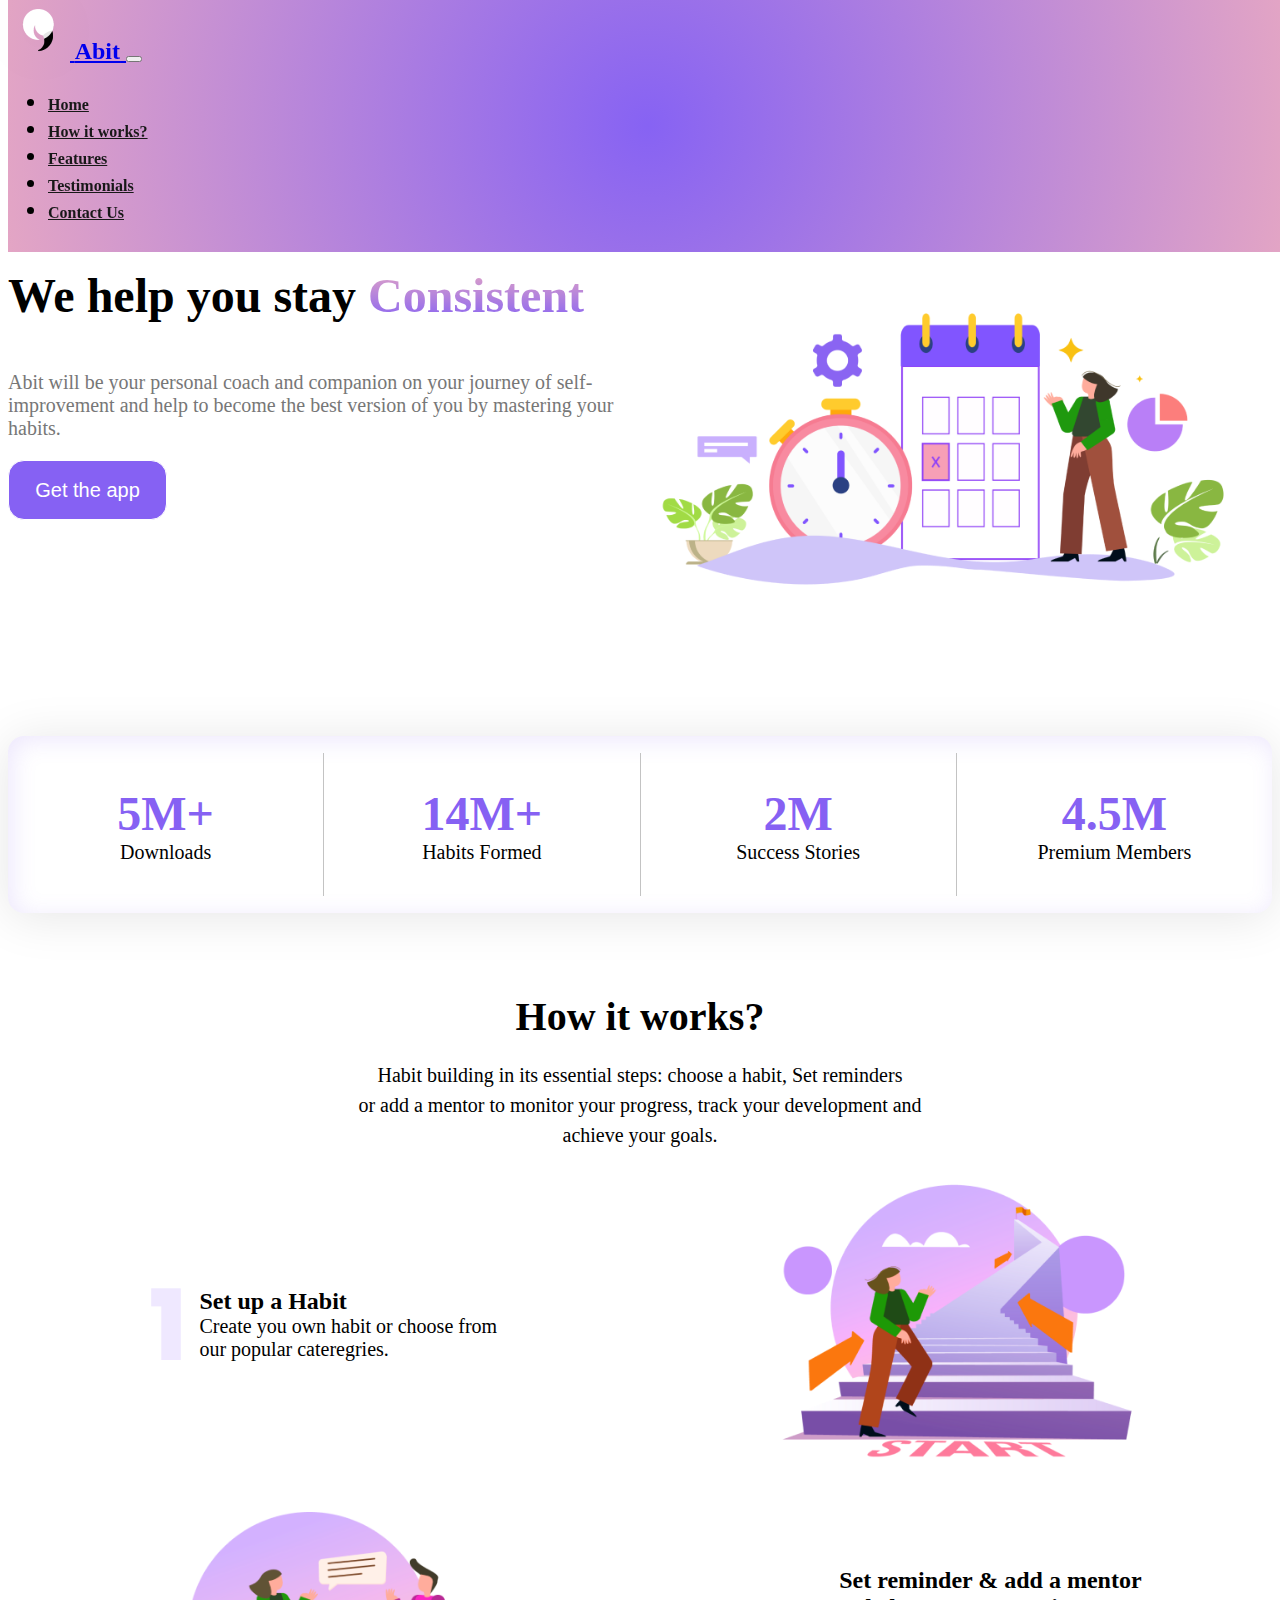
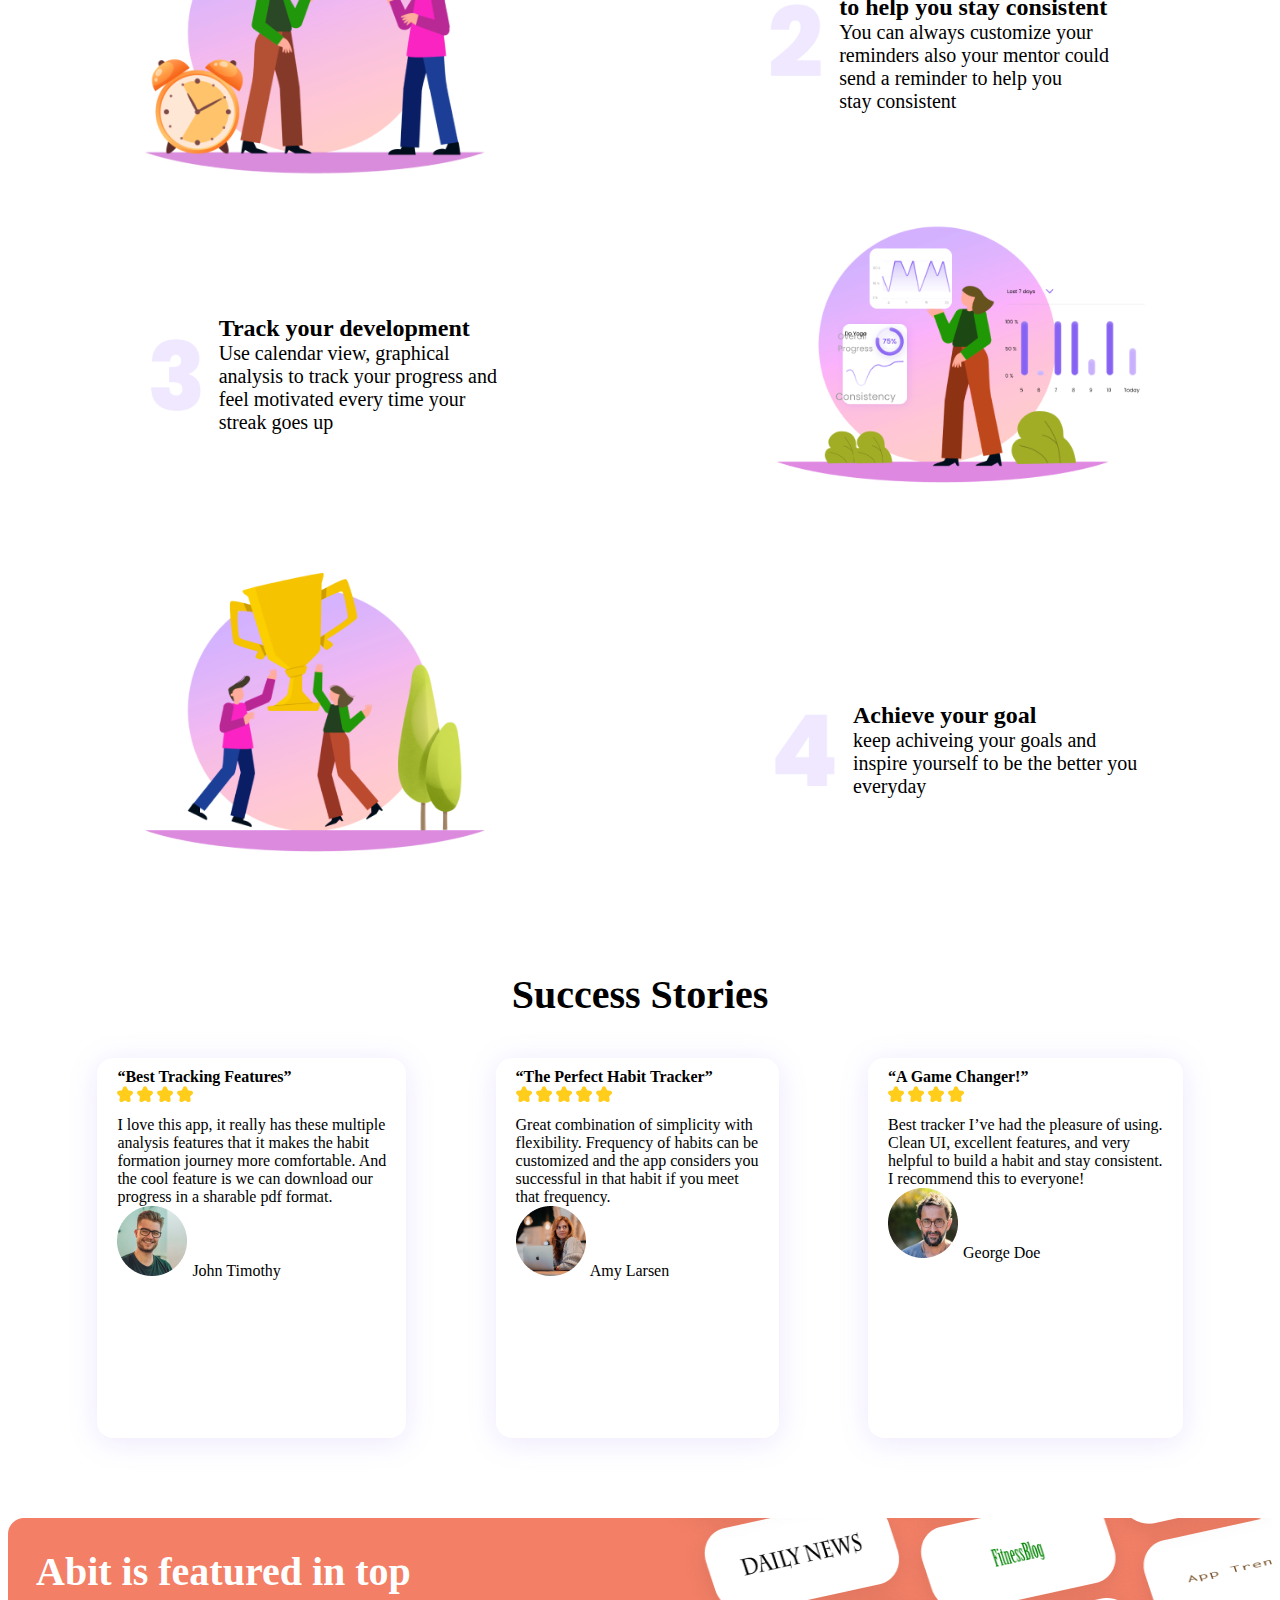
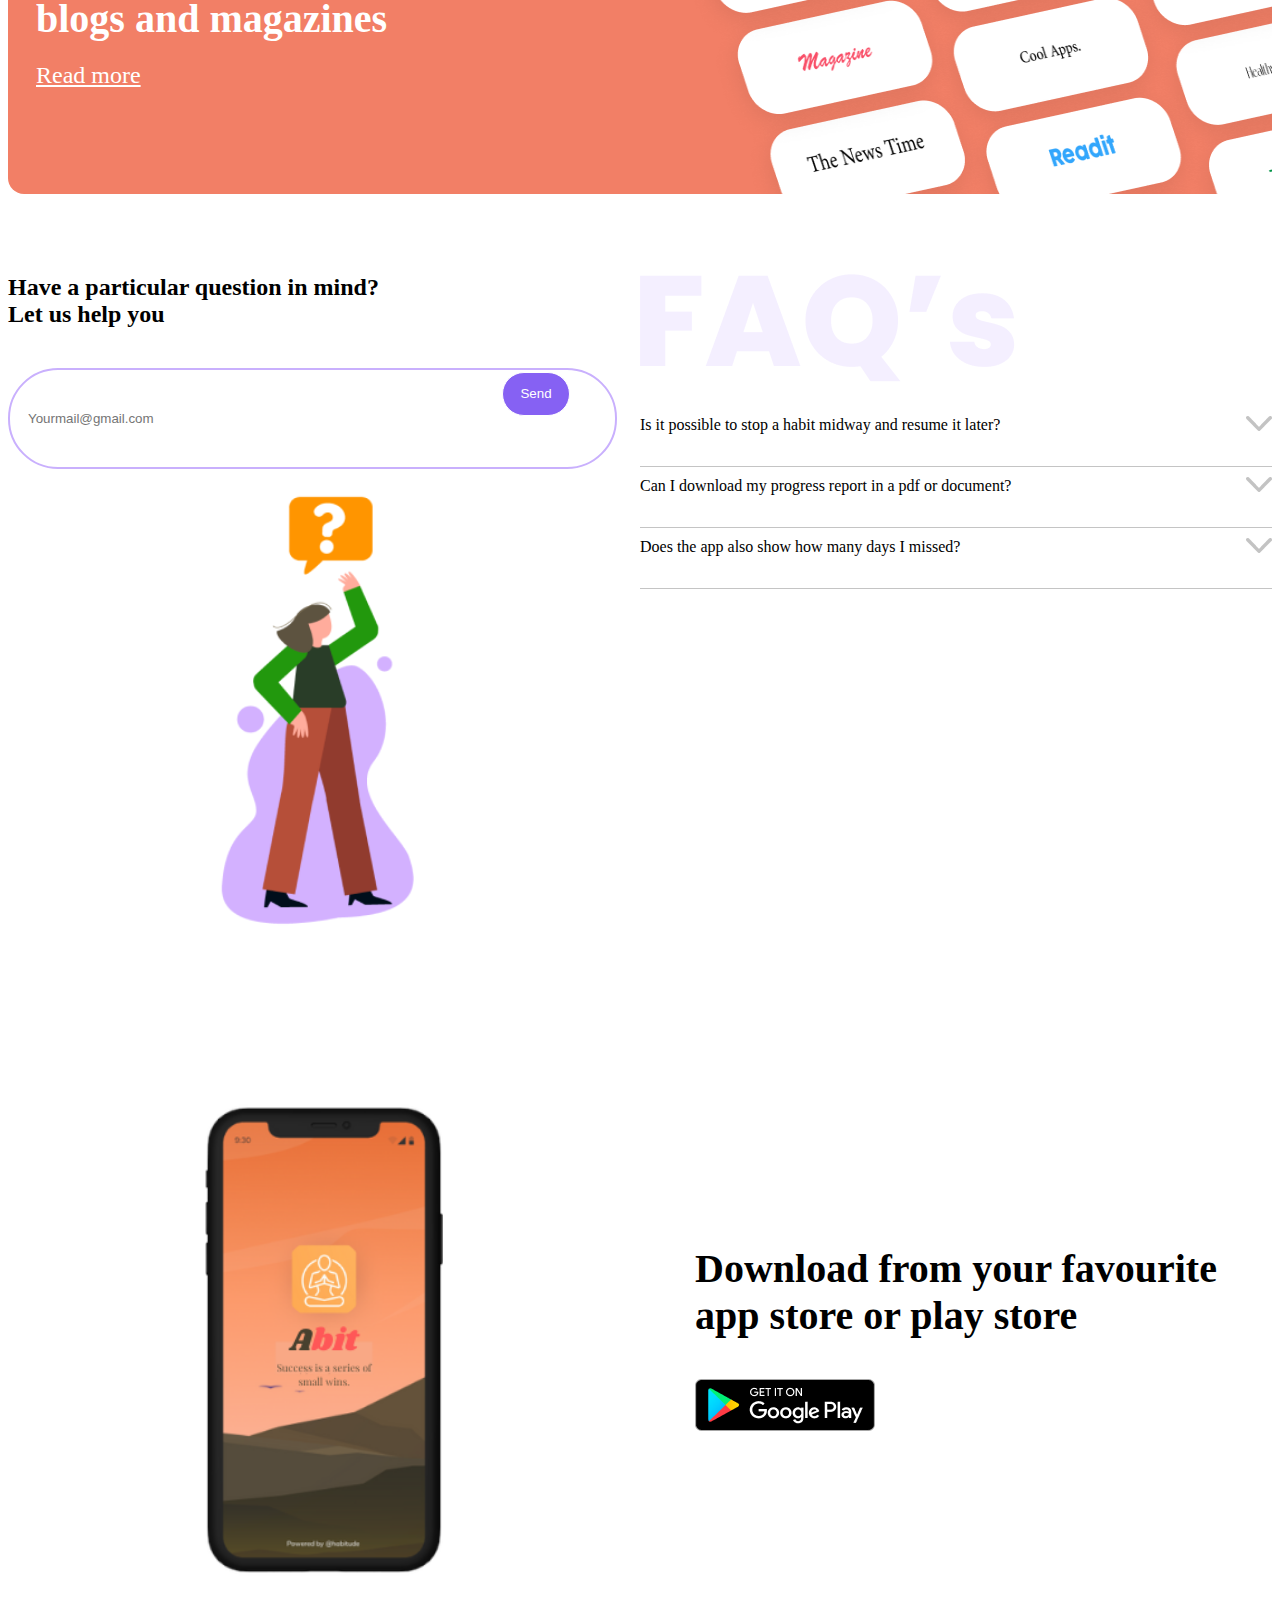
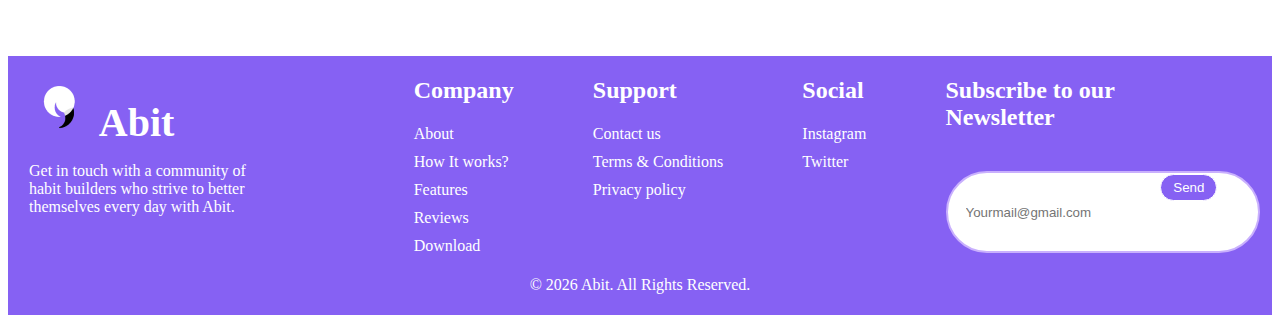
==== index.html @ 46258560 "update abit image" ====
<!DOCTYPE html>
<html lang="en">
    <head>
        <meta charset="UTF-8">
        <meta name="viewport" content="width=device-width, initial-scale=1">
        <title>Abit</title>
        <link rel="shortcut icon" href="assets/media/images/abit_logi_foreground.png">
        <link rel="stylesheet" href="assets/css/home.css">
        <link rel="stylesheet" href="assets/css/abit.css">
        <link href="https://cdn.jsdelivr.net/npm/bootstrap@5.3.0-alpha3/dist/css/bootstrap.min.css" rel="stylesheet"
            integrity="sha384-KK94CHFLLe+nY2dmCWGMq91rCGa5gtU4mk92HdvYe+M/SXH301p5ILy+dN9+nJOZ" crossorigin="anonymous">

    </head>
    <body onload="">
        <nav class="navbar navbar-expand-lg">
            <a class="navbar-brand" href="#">
                <img src="assets/media/images/app-logo.png" alt="">
                <span>Abit</span>
            </a>
            <button class="navbar-toggler" type="button" data-toggle="collapse" data-target="#navbarNav" aria-controls="navbarNav" aria-expanded="false" aria-label="Toggle navigation">
              <span class="navbar-toggler-icon"></span>
            </button>
            <div class="collapse navbar-collapse" id="navbarNav">
              <ul class="navbar-nav">
                <li class="nav-item active">
                  <a class="nav-link" href="#">Home</a>
                </li>
                <li class="nav-item">
                  <a class="nav-link" href="#">How it works?</a>
                </li>
                <li class="nav-item">
                  <a class="nav-link" href="#">Features</a>
                </li>
                <li class="nav-item">
                    <a class="nav-link" href="#">Testimonials</a>
                </li>
                <li class="nav-item">
                    <a class="nav-link" href="#">Contact Us</a>
                </li>                             
              </ul>
            </div>
          </nav>  
        <div class="container">
            <section class="metrics-section">
                <div class="metrics-section-info">
                    <p>We help you stay <span> Consistent</span></p>
                    <p>Abit will be your personal coach and 
                        companion on your journey of self-improvement 
                        and help to become the best version of you 
                        by mastering your habits.
                        </p>
                        <button>Get the app</button>
                </div>
                <div>
                    <img src="assets/media/images/metrics-image.png" alt="Metric image">
                </div>
            </section>

            <section class="metrics-figure">
                <div>
                    <span>5M+</span>
                    <span>Downloads</span>
                </div>
                <div>
                    <span>14M+</span>
                    <span>Habits Formed</span>
                </div>
                <div>
                    <span>2M</span>
                    <span>Success Stories</span>
                </div>
                <div>
                    <span>4.5M</span>
                    <span>Premium Members</span>
                </div>                                 
            </section>

            <section class="how-it-works-section">
                <div class="how-it-works-header">
                    <span>How it works?</span>
                    <p>Habit building in its essential steps: choose a habit, Set reminders <br>
                        or add a mentor to monitor your progress, track your development and <br>
                        achieve your goals.
                        </p>
                </div> 
                <div class="how-it-work-steps">
                    <div class="step">
                        <div class="step-number">
                            <img class="step-number-image" src="assets/media/images/one.png" alt="">
                            <div>
                                <span class="step-header">Set up a Habit</span>
                                <span class="step-detail">Create you own habit or choose from <br>
                                    our popular cateregries.</span>
                            </div>
                        </div>
                        <div class="step-image">
                            <img src="assets/media/images/one-pic.png" alt="">
                        </div>
                    </div>
                    <div class="step">
                        <div class="step-image">
                            <img src="assets/media/images/two-pic.png" alt="">
                        </div>
                        <div class="step-number">
                            <img class="step-number-image" src="assets/media/images/two.png" alt="">
                            <div>
                                <span class="step-header">
                                    Set reminder & add a mentor <br>
                                    to help you stay consistent
                                </span>
                                <span class="step-detail">
                                    You can always customize your <br>
                                    reminders also your mentor could <br>
                                    send a reminder to help you <br>
                                    stay consistent
                                </span>
                            </div>
                        </div>
                    </div>
                    <div class="step">
                        <div class="step-number">
                            <img class="step-number-image" src="assets/media/images/three.png" alt="">
                            <div>
                                <span class="step-header">Track your development</span>
                                <span class="step-detail">
                                    Use calendar view, graphical <br>
                                    analysis to track your progress and <br>
                                    feel motivated every time your <br>
                                    streak goes up <br>
                                </span>
                            </div>
                        </div>
                        <div class="step-image">
                            <img src="assets/media/images/three-pic.png" alt="">
                        </div>
                    </div>
                    <div class="step">
                        <div class="step-image">
                            <img src="assets/media/images/four-pic.png" alt="">
                        </div>
                        <div class="step-number">
                            <img class="step-number-image" src="assets/media/images/four.png" alt="">
                            <div>
                                <span class="step-header">
                                    Achieve your goal
                                </span>
                                <span class="step-detail">
                                    keep achiveing your goals and<br>
                                    inspire yourself to be the better you<br>
                                    everyday
                                </span>
                            </div>
                        </div>
                    </div>
                </div>               
            </section>

            <section class="testimonial-section">
                <span>Success Stories</span>
                <div class="testimonial-card-container">
                    <div class="testimonial-card">
                        <span class="testimonial-card-header">“Best Tracking Features”</span>
                        <div class="testimonial-card-stars">
                            <img src="assets/media/images/star.png" alt="">
                            <img src="assets/media/images/star.png" alt="">
                            <img src="assets/media/images/star.png" alt="">
                            <img src="assets/media/images/star.png" alt="">
                        </div>
                        <p class="testimonial-card-feedback">
                            I love this app, it really has these multiple<br>
                            analysis features that it makes the habit<br>
                            formation journey more comfortable. And<br>
                            the cool feature is we can download our <br>
                            progress in a sharable pdf format.<br>
                        </p>
                        <div class="testimonial-card-profile">
                            <img src="assets/media/images/john.png" alt="">
                            <span>John Timothy</span>
                        </div>
                    </div>
                    <div class="testimonial-card">
                        <span class="testimonial-card-header">“The Perfect Habit Tracker”</span>
                        <div class="testimonial-card-stars">
                            <img src="assets/media/images/star.png" alt="">
                            <img src="assets/media/images/star.png" alt="">
                            <img src="assets/media/images/star.png" alt="">
                            <img src="assets/media/images/star.png" alt="">
                            <img src="assets/media/images/star.png" alt="">
                        </div>
                        <p class="testimonial-card-feedback">
                            Great combination of simplicity with <br>
                            flexibility. Frequency of habits can be <br>
                            customized and the app considers you <br>
                            successful in that habit if you meet <br>
                            that frequency.                            
                        </p>
                        <div class="testimonial-card-profile">
                            <img src="assets/media/images/amy.png" alt="">
                            <span>Amy Larsen</span>
                        </div>
                    </div>
                    <div class="testimonial-card">
                        <span class="testimonial-card-header">“A Game Changer!”</span>
                        <div class="testimonial-card-stars">
                            <img src="assets/media/images/star.png" alt="">
                            <img src="assets/media/images/star.png" alt="">
                            <img src="assets/media/images/star.png" alt="">
                            <img src="assets/media/images/star.png" alt="">
                        </div>
                        <p class="testimonial-card-feedback">
                            Best tracker I’ve had the pleasure of using. <br>
                            Clean UI, excellent features, and very <br>
                            helpful to build a habit and stay consistent. <br>
                            I recommend this to everyone!              <br>      
                        </p>
                        <div class="testimonial-card-profile">
                            <img src="assets/media/images/george.png" alt="">
                            <span>George Doe</span>
                        </div>
                    </div>
                </div>
            </section>

            <section class="feature-section">
                <div>
                    <span>
                        Abit is featured in top<br>
                        blogs and magazines
                    </span>
                    <a href="">Read more</a>
                </div>
                <img src="assets/media/images/magazine.png" alt="">
            </section>

            <section class="faq-section">
                <div class="faq-send">
                    <span>
                        Have a particular question in mind? <br>
                        Let us help you
                    </span>
                    <div class="faq-send-custom-input">
                        <input type="text" placeholder="Yourmail@gmail.com">
                        <button>Send</button>
                    </div>
                    <img src="assets/media/images/faq-girl-image.png" alt="">
                </div>
                <div class="faq-list">
                    <img src="assets/media/images/faq-text-image.png" alt="">
                    <div class="faq-list-items-container">
                        <div class="faq-list-item">
                            <span>Is it possible to stop a habit midway and resume it later?</span>
                            <img src="assets/media/images/down-arrow.png" alt="">
                        </div>
                        <div class="faq-list-item">
                            <span>Can I download my progress report in a pdf or document? </span>
                            <img src="assets/media/images/down-arrow.png" alt="">
                        </div>
                        <div class="faq-list-item">
                            <span>Does the app also show how many days I missed? </span>
                            <img src="assets/media/images/down-arrow.png" alt="">
                        </div>
                    </div>
                </div>
            </section>

            <section class="download-section">
                <img src="assets/media/images/Abit-2.png" alt="">
                <div>
                    <span>
                        Download from your favourite <br>
                        app store or play store
                    </span>
                    <a href="https://play.google.com/store/apps?hl=en&gl=CA" target="_blank"><img src="assets/media/images/google-play-button.png" alt=""></a>
                </div>
            </section>
        </div>

        <footer>
            <div class="footer-info">
                <div class="footer-app">
                    <div>
                        <img src="assets/media/images/app-logo.png" alt="">
                        <span>Abit</span>
                    </div>
                    <p>
                        Get in touch with a community of <br>
                        habit builders who strive to better <br>
                        themselves every day with Abit.                                           
                    </p>
                </div>
                <div class="footer-links">
                    <div class="footer-link-item">
                        <span>Company</span>
                        <ul>
                            <li><a href="">About</a></li>
                            <li><a href="">How It works?</a></li>
                            <li><a href="">Features</a></li>
                            <li><a href="">Reviews</a></li>
                            <li><a href="">Download</a></li>
                        </ul>
                    </div>
                    <div class="footer-link-item">
                        <span>Support</span>
                        <ul>
                            <li><a href="">Contact us</a></li>
                            <li><a href="">Terms & Conditions</a></li>
                            <li><a href="">Privacy policy</a></li>
                        </ul>
                    </div>
                    <div class="footer-link-item">
                        <span>Social</span>
                        <ul>
                            <li><a href="">Instagram</a></li>
                            <li><a href="">Twitter</a></li>
                        </ul>
                    </div>
                </div>
                <div class="footer-subscript">
                    <span>
                        Subscribe to our <br>
                        Newsletter             
                    </span>
                    <div class="faq-send-custom-input">
                        <input type="text" placeholder="Yourmail@gmail.com">
                        <button>Send</button>
                    </div>
                </div>
            </div>

            <div id="copyright" class="footer-copyright" onload="copyright()"></div>
            <!-- <link>
            <a href="pages/signup.html">Sign Up</a>
            <link>
            <link>
            <a href="pages/signin.html">Sign In</a>
            <link>
            <link>
            <a href="">Privacy Policy</a>
            <link>
            <link>
            <a href=""> Terms of Use</a>
            <link>
            <div id="copyright" class="footer-copyright" onload="copyright()"></div> -->

        </footer>
    </body>
        <script type="application/javascript" src="assets/js/script.js"></script>
        <script src="https://cdn.jsdelivr.net/npm/bootstrap@5.3.0-alpha3/dist/js/bootstrap.bundle.min.js"
                integrity="sha384-ENjdO4Dr2bkBIFxQpeoTz1HIcje39Wm4jDKdf19U8gI4ddQ3GYNS7NTKfAdVQSZe"
                crossorigin="anonymous"></script>
        <script src="https://code.jquery.com/jquery-3.6.0.min.js"
                integrity="sha384-HaIBF6TJf5B13JbWEaW6oBlk6HYlH6UaR0EhrFgZw4W4Wu6U72X5C5RUk+5oWczn"
                crossorigin="anonymous"></script>

</html>
---- assets/css/home.css ----
.metrics-section {
    display: flex;
	flex-direction: row;
	flex-wrap: nowrap;
	justify-content: center;
	align-items: stretch;
	align-content: stretch;
}

.metrics-section > div {
    width: 50%;
}

.metrics-section > div:nth-child(2) > img {
    width: 100%;
}

.metrics-section-info > p:first-child {
    font-weight: 600;
    font-size: 48px;
}

.metrics-section-info > p:nth-child(2) {
    font-weight: 400;
    font-size: 20px;
    color: #777777;
}

.metrics-section-info > p > span {
    background: linear-gradient(90deg, hsla(255, 86%, 67%, 1) 0%, hsla(330, 53%, 77%, 1) 100%);
    background: -moz-linear-gradient(90deg, hsla(255, 86%, 67%, 1) 0%, hsla(330, 53%, 77%, 1) 100%);
    background: -webkit-linear-gradient(90deg, hsla(255, 86%, 67%, 1) 0%, hsla(330, 53%, 77%, 1) 100%);
    -webkit-background-clip: text;
    -webkit-text-fill-color: transparent;
}

.metrics-section-info > button {
    align-items: center;
    padding: 15px 20px;
    width: 159px;
    height: 60px;
    background: #8661F3;
    border-radius: 16px;
    color: #fff;
    font-weight: 400;
    font-size: 20px;
    border: 1px solid;
}

.metrics-figure {
    display: flex;
	flex-direction: row;
	flex-wrap: nowrap;
	justify-content: center;
	align-items: stretch;
	align-content: stretch;
    box-shadow: 0px 4px 50px rgba(0, 0, 0, 0.1), inset 4px 4px 25px rgba(134, 97, 243, 0.15);
    border-radius: 16px;
    height: 143px;
    padding: 17px 0;
    margin-top: 80px;
}

.metrics-figure > div {
    display: flex;
    flex-direction: column;
    justify-content: center;
    text-align: center;
    width: 25%;
}

.metrics-figure > div:not(:last-child) {
    border-right: 1px solid #C3C3C3;
}

.metrics-figure > div > span:first-child {
    font-weight: 600;
    font-size: 48px;
    color: #8661F3;
}

.metrics-figure > div > span:last-child {
    font-style: normal;
    font-weight: 400;
    font-size: 20px;
}

.how-it-works-section {
    background-image: url("../media/images/how-it-works-bg.png");
    text-align: center;
    margin-top: 80px;
}

.how-it-works-header  > span {
    font-weight: 600;
    font-size: 40px;
}

.how-it-works-header > p {
    font-weight: 400;
    font-size: 20px;
    line-height: 30px;
}

.step {
	display: flex;
	flex-direction: row;
	flex-wrap: nowrap;
	justify-content: center;
	align-items: center;
	align-content: center;
    margin-top: 30px;
}

.step > div {
    width: 50%;
}

.step-number {
	display: flex;
	flex-direction: row;
	flex-wrap: nowrap;
	justify-content: center;
	align-items: center;
	align-content: center;
}

.step-number-image {
    height: 72px;
}

.step-number > div {
    text-align: left;
    margin-left: 18px;
}

.step-number > div > span {
    display: block;
}

.step-image > img {
    width: 60%;
}

.step-header {
    font-weight: 600;
    font-size: 24px;
}

.step-detail {
    font-weight: 400;
    font-size: 20px;
}

.testimonial-card-container {
    display: flex;
    flex-direction: row;
    flex-wrap: nowrap;
    justify-content: space-evenly;
    align-items: center;
    margin-top: 40px;
}

.testimonial-section {
    margin-top: 40px;
    text-align: center;
}

.testimonial-section > span {
    font-weight: 600;
    font-size: 40px;
}

.testimonial-card {
    box-shadow: 0px 4px 30px rgba(134, 97, 243, 0.15);
    border-radius: 16px;
    padding: 10px 20px;
    text-align: left;
    height: 360px;
}

.testimonial-card-header {
    font-weight: 600;
}

.testimonial-card-feedback {
    margin-top: 10px;
    margin-bottom: 0;
}

.feature-section {
    background: #F27F66;
    border-radius: 16px;
    height: 276px;
    display: flex;
	flex-direction: row;
	flex-wrap: nowrap;
	justify-content: flex-start;
	align-items: stretch;
	align-content: space-evenly;
    margin-top: 80px;
}

.feature-section > div,
.feature-section > img {
    width: 50%;
}

.feature-section > div {
    padding: 30px 28px;
}

.feature-section > div > span {
    font-weight: 600;
    font-size: 40px;
    color: #FFF;
    display: block;
    margin-bottom: 20px;
}

.feature-section > div > a {
    font-weight: 400;
    font-size: 24px;
    color: #FFF;
}

.faq-section {
    display: flex;
	flex-direction: row;
	flex-wrap: nowrap;
	justify-content: flex-start;
	align-items: stretch;
	align-content: space-evenly;
    margin-top: 80px;
}

.faq-section > div {
    width: 50%;
}

.faq-send > span {
    font-weight: 600;
    font-size: 24px;
    display: block;
}

.faq-send > div.faq-send-custom-input {
    position: relative;
    margin-top: 40px;
}

.faq-send > div.faq-send-custom-input > input {
    border: 2px solid #C9B0FD;
    border-radius: 50px;
    width: 90%;
    height: 61px;
    padding: 18px;
}

.faq-send > div.faq-send-custom-input > button {
    position: absolute;
    background: #8661F3;
    border-radius: 89.3939px;
    padding: 13.4091px 17.8788px;
    color: #fff;
    border: 1px solid;
    right: 11%;
    top: 4px;
}

.faq-send > img {
    display: block;
    margin-left: auto;
    margin-right: auto;
    width: 50%;
}

.faq-list-items-container {
    margin-top: 20px;
}

.faq-list-item {
    height: 50px;
    border-bottom: 1px solid #C4C4C4;
    padding-top: 10px;
}

.faq-list-item > img {
    float: right;
    cursor: pointer;
}

.download-section {
    display: flex;
	flex-direction: row;
	flex-wrap: nowrap;
	justify-content: flex-start;
	align-items: stretch;
	align-content: space-evenly;
    margin-top: 80px;
}

.download-section > img {
    width: 50%;
}

.download-section > div {
    margin: auto;
}

.download-section > div > span {
    font-weight: 600;
    font-size: 40px;
    display: block;
    margin-bottom: 40px;
}

footer {
    background-color: #8661F3;
    padding: 21px;
}

.footer-info {
    display: flex;
	flex-direction: row;
	flex-wrap: nowrap;
	justify-content: flex-start;
	align-items: stretch;
	align-content: space-evenly;
}

.footer-app {
    color: #FFF;
    width: 25%;
}

.footer-app > div {
    font-weight: 600;
    font-size: 40px;
}

.footer-app  > p {
    font-weight: 400;
    font-size: 16px;
}

.footer-links {
	display: flex;
	flex-direction: row;
	flex-wrap: nowrap;
	justify-content: space-evenly;
	align-items: stretch;
	align-content: space-evenly;
    color: #FFF;
    width: 50%;
}

.footer-link-item > span {
    font-weight: 600;
    font-size: 24px;
}

.footer-link-item > ul {
    list-style-type: none;
    padding-left: 0;
}

.footer-link-item > ul > li {
    padding: 5px 0;
}

.footer-link-item > ul > li > a {
    font-weight: 400;
    font-size: 16px;    
    text-decoration: none;
    color: #FFF;
}

.footer-subscript {
    width: 25%;
    color: #FFF;
}

.footer-subscript > span {
    font-weight: 600;
    font-size: 24px;    
}

.footer-subscript > div.faq-send-custom-input {
    position: relative;
    margin-top: 40px;
}

.footer-subscript > div.faq-send-custom-input > input {
    border: 2px solid #C9B0FD;
    border-radius: 50px;
    width: 90%;
    height: 42px;
    padding: 18px;
}

.footer-subscript > div.faq-send-custom-input > button {
    position: absolute;
    background: #8661F3;
    border-radius: 89.3939px;
    padding: 5px 12px;
    color: #fff;
    border: 1px solid;
    right: 11%;
    top: 3px;
}

.footer-copyright {
    text-align: center;
    font-weight: 400;
    font-size: 16px;
    color: #FFFFFF;
}

.faq-send.faq-send-mobile {
    display: none;
}

@media only screen and (max-width: 768px) {

    .container {
        margin-top: 120px;
    }

    .metrics-section > div {
        width: 100%;
    }

    .metrics-section {
        flex-direction: column;
        text-align: center;
    }

    .metrics-section-info > p:nth-child(2) {
        font-size: 14px;
    }

    .metrics-section-info > button {
        font-size: 14px;
        width: 94.77px;
        height: 35.08px;
        padding: 6px 11.384px;
    }

    .metrics-section > div:nth-child(2) {
        order: -1;
    }

    .metrics-figure {
        display: flex;
        flex-direction: row;
        flex-wrap: wrap;
        box-shadow: none;
        border-radius: unset;
        gap: 20px;
        margin-top: 40px;
    }

    .metrics-figure  > div {
        flex-basis: 47%;
        box-sizing: border-box;
        padding: 20px;
        box-shadow: 0px 4px 50px rgba(0, 0, 0, 0.1), inset 4px 4px 25px rgba(134, 97, 243, 0.15);
        border-radius: 16px;
    }

    .metrics-figure > div:not(:last-child) {
        border-right: 0;
    }

    .metrics-figure > div > span:first-child {
        font-size: 32px;
    }

    .metrics-figure > div > span:last-child {
        font-size: 12px;
    }

    .how-it-works-header > span {
        font-size: 24px;
    }
      
    .how-it-works-section {
        margin-top: 160px;
    }

    .how-it-works-header > p {
        font-size: 14px;
    }

    .how-it-works-header > p > br {
        display: none;
    }

    .step-header {
        font-size: 20px;
    }

    .step-detail {
        font-size: 12px;
    }

    .step {
        flex-direction: column;
    }

    .step > div {
        width: 100%;
    }

    .step-image > img {
        width: 100%;
        height: 250px;
    }

    .step > .step-image {
        order: -1;
    }

    .how-it-work-steps > .step:nth-child(2) > .step-image,
    .how-it-work-steps > .step:nth-child(1) > .step-image {
        margin-bottom: 20px;
    }

    .testimonial-section > span {
        font-size: 24px;
    }

    .testimonial-card-container {
        flex-direction: column;
    }

    .testimonial-card {
        height: 360px;
    }

    .testimonial-card-container > .testimonial-card:nth-child(2),
    .testimonial-card-container > .testimonial-card:nth-child(3) {
        display: none;
    }

    .feature-section > div > a,
    .feature-section > div > span {
        font-size: 14px;
    }

    .feature-section > div > span br {
        display: none;
    }

    .feature-section > div, .feature-section > img {
        width: 60%;
    }

    .feature-section {
        height: 176px;
        margin-top: 40px;
    }

    .feature-section > div {
        padding: 20px;
    }

    .faq-list {
        order: -1;
    }

    .faq-list > img {
        width: 90%;
    }

    .faq-section {
        flex-direction: column;
    }

    .faq-section > div {
        width: 100%;
        margin-top: 24px;
    }

    .faq-list-item {
        font-size: 12px;
        height: 45px;
    }

    .faq-list-item > img {
        width: 15px;
    }
    
    .faq-send.faq-send-desktop {
        display: none;
    }

    .faq-send.faq-send-mobile {
        display: flex;
    }

    .faq-send {
        display: flex;
        flex-direction: row;
        flex-wrap: nowrap;
        justify-content: center;
        align-items: center;        
    }

    .faq-send-email > span {
        font-weight: 600;
        font-size: 14px;
        display: block;
    }
    
    .faq-send-email > div.faq-send-custom-input {
        position: relative;
        margin-top: 40px;
    }
    
    .faq-send-email > div.faq-send-custom-input > input {
        border: 2px solid #C9B0FD;
        border-radius: 50px;
        width: 90%;
        padding: 18px;
        height: 34px;
        font-size: 12px;
    }
    
    .faq-send-email > div.faq-send-custom-input > button {
        position: absolute;
        background: #8661F3;
        border-radius: 89.3939px;
        color: #fff;
        border: 1px solid;
        right: 11%;
        top: 4px;
        height: 32px;
        font-size: 10px;
        padding: 8px 16px;
    }

    .faq-send img {
        order: -1;
        width: 94px;
        height: 141px;
    }

    .download-section {
        flex-direction: column;
    }

    .download-section > div {
        order: -1;
        text-align: center;
    }

    .download-section > img {
        width: 100%;
    }

    .footer-info {
        flex-direction: column;
    }

    .footer-subscript,
    .footer-links,
    .footer-app {
        width: 100%;
    }

    .footer-app {
        order: -1;
    }

    .footer-subscript {
        order: 0;
    }

    .footer-links {
        order: 1;
    }

    .footer-subscript > span > br,
    .footer-app > p > br {
        display: none;
    }

    .footer-subscript > div.faq-send-custom-input {
        margin-bottom: 20px;
    }

    .footer-links > .footer-link-item:nth-child(2) {
        text-align: center;
    }
}
---- assets/css/abit.css ----
.navbar img {
    filter: drop-shadow(0px 4px 30px rgba(0, 0, 0, 0.05));
}

.navbar {
    font-weight: 600;
    font-size: 24px;
    background: hsla(255, 86%, 67%, 1);
    background: radial-gradient(circle, hsla(255, 86%, 67%, 1) 0%, hsla(330, 53%, 77%, 1) 100%);
    background: -moz-radial-gradient(circle, hsla(255, 86%, 67%, 1) 0%, hsla(330, 53%, 77%, 1) 100%);
    background: -webkit-radial-gradient(circle, hsla(255, 86%, 67%, 1) 0%, hsla(330, 53%, 77%, 1) 100%);
    filter: progid: DXImageTransform.Microsoft.gradient( startColorstr="#8661F3", endColorstr="#e4a7c5", GradientType=1 );
}

.navbar {
    position: fixed !important;
    top: 0;
    width: 100%;
}

.container {
    margin-top: 220px;
}

.navbar-expand-lg .navbar-nav .nav-link {
    font-weight: 600;
    font-size: 16px;
    color: #181818;
}

.navbar-expand-lg .navbar-collapse {
    padding-bottom: 4px;
    justify-content: flex-end;
    align-items: flex-end;
    margin-right: 80px;
}

@media only screen and (max-width: 768px) {

    .container {
        margin-top: 120px;
    }
}
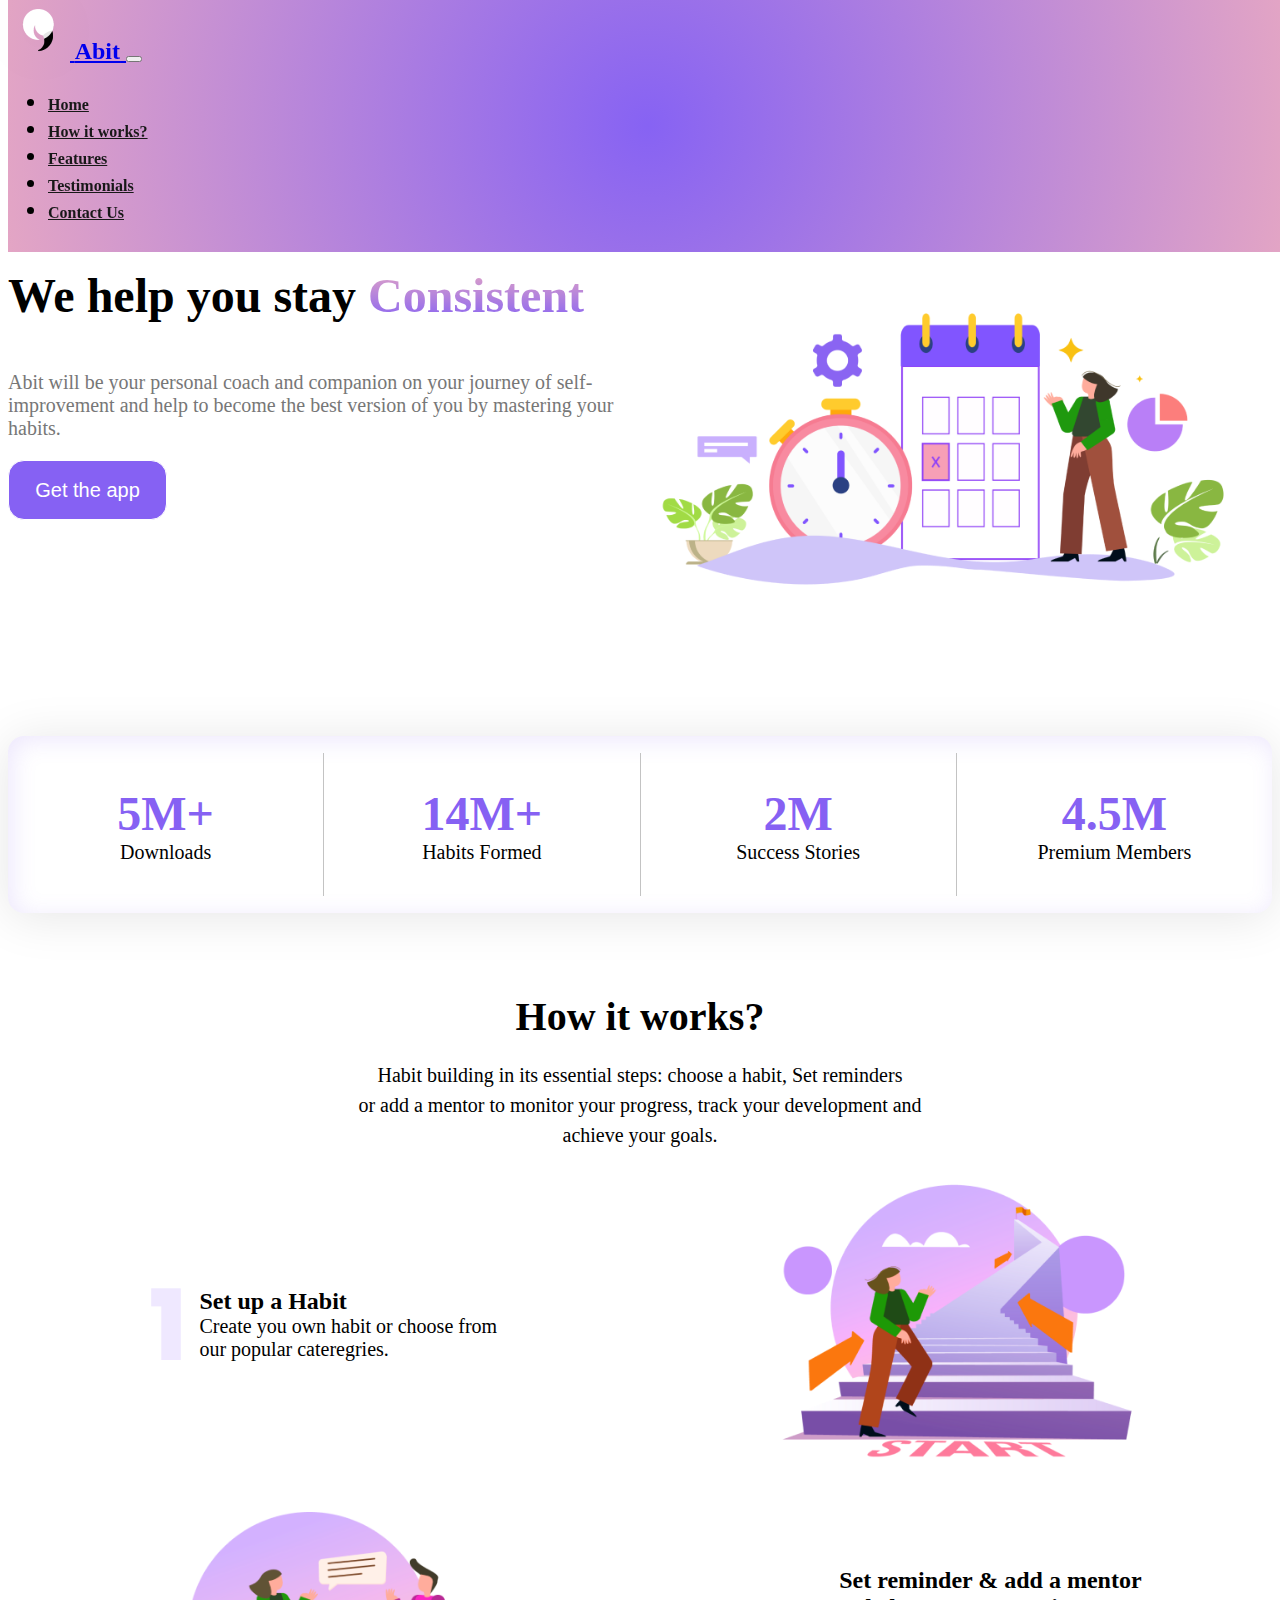
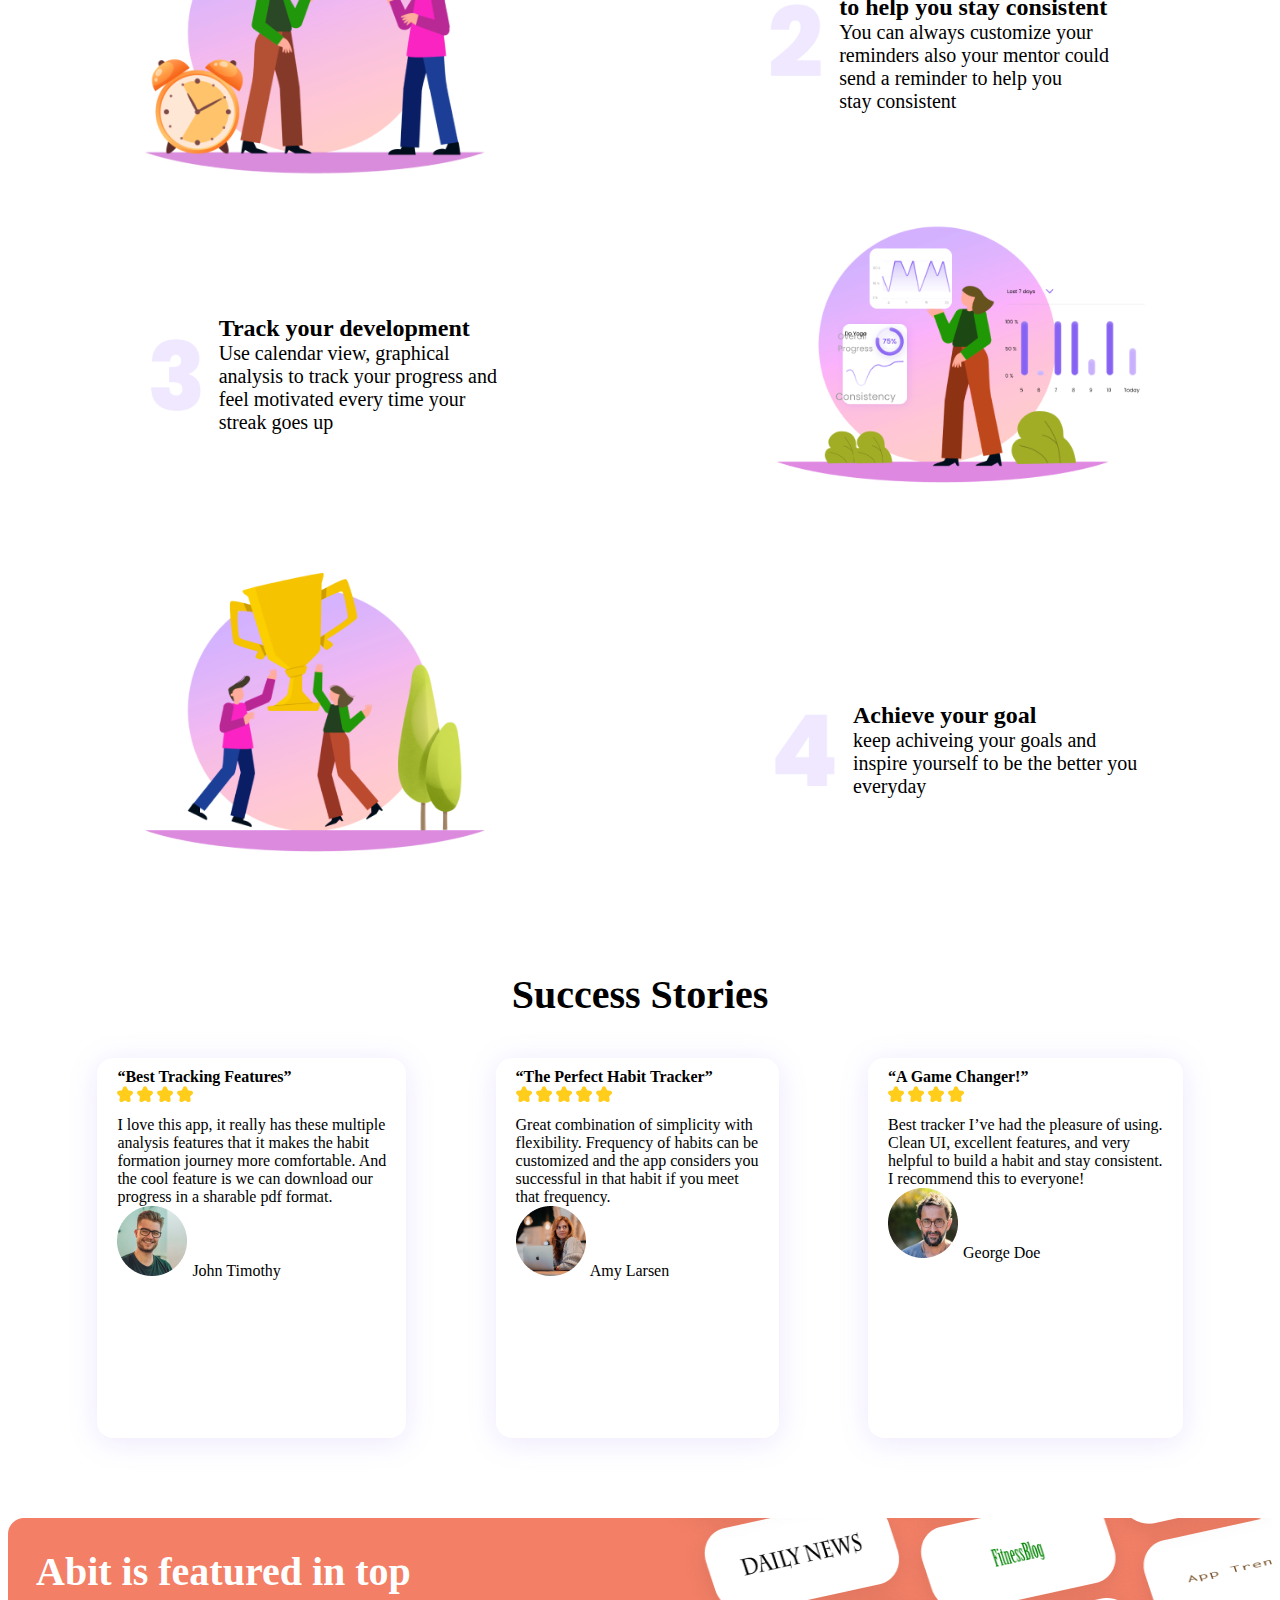
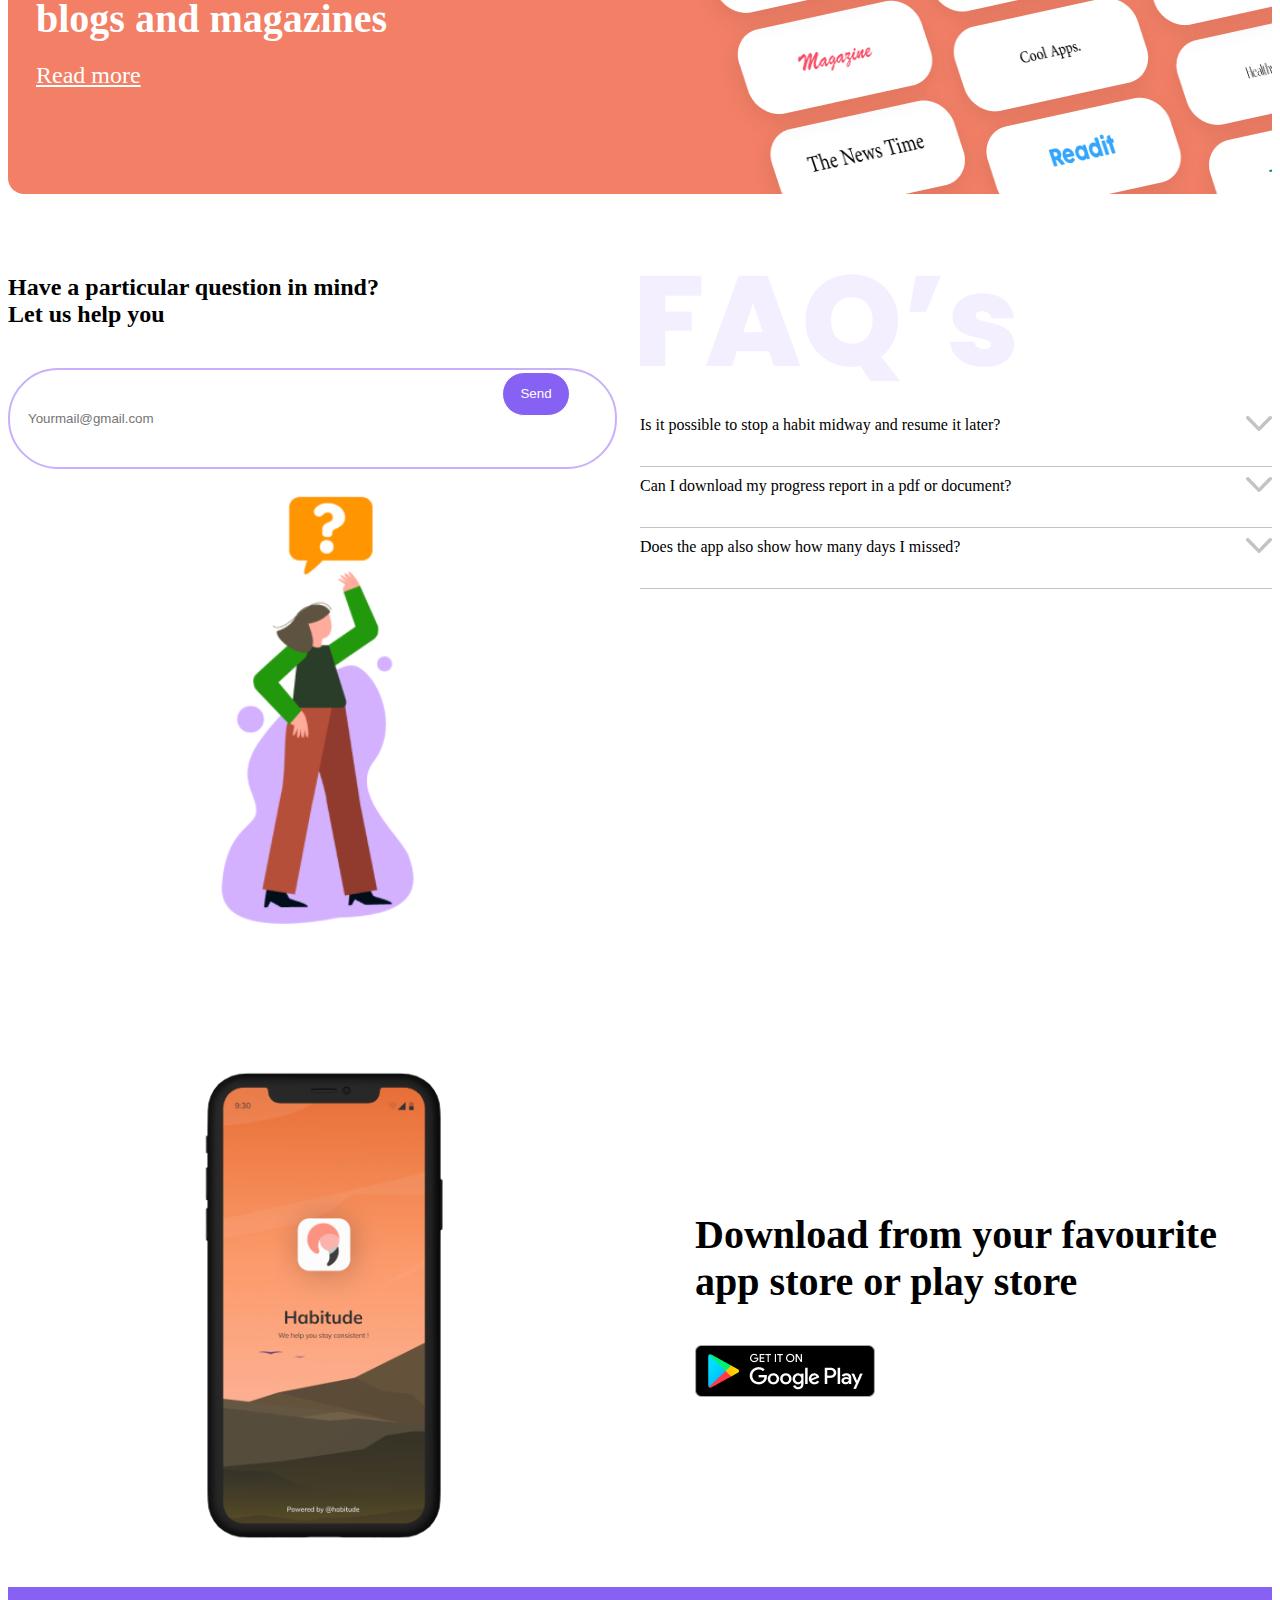
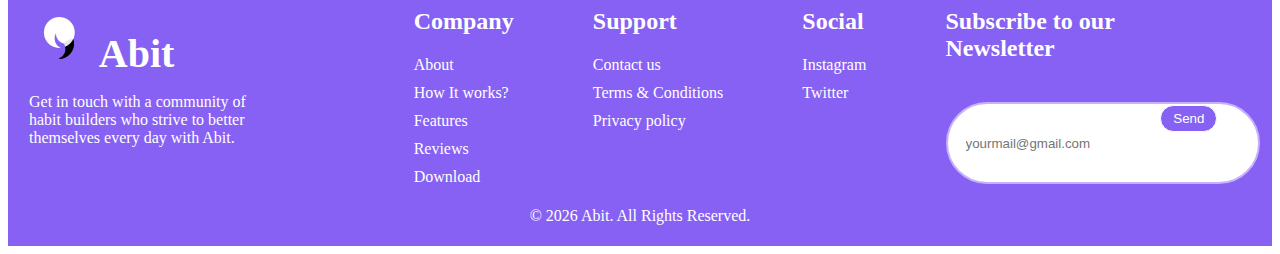
==== commit 80f07523: "Merge pull request #17 from stainley/dev" ====
--- a/index.html
+++ b/index.html
@@ -2,7 +2,7 @@
 <html lang="en">
     <head>
         <meta charset="UTF-8">
-        <meta name="viewport" content="width=device-width, initial-scale=1">
+        <meta name="viewport" content="width=device-width, initial-scale=1.0">
         <title>Abit</title>
         <link rel="shortcut icon" href="assets/media/images/abit_logi_foreground.png">
         <link rel="stylesheet" href="assets/css/home.css">
@@ -26,16 +26,16 @@
                   <a class="nav-link" href="#">Home</a>
                 </li>
                 <li class="nav-item">
-                  <a class="nav-link" href="#">How it works?</a>
+                  <a class="nav-link" href="#how-it-work">How it works?</a>
                 </li>
                 <li class="nav-item">
-                  <a class="nav-link" href="#">Features</a>
+                  <a class="nav-link" href="#feature">Features</a>
                 </li>
                 <li class="nav-item">
-                    <a class="nav-link" href="#">Testimonials</a>
+                    <a class="nav-link" href="#testimonial">Testimonials</a>
                 </li>
                 <li class="nav-item">
-                    <a class="nav-link" href="#">Contact Us</a>
+                    <a class="nav-link" href="pages/contact.html">Contact Us</a>
                 </li>                             
               </ul>
             </div>
@@ -49,7 +49,9 @@
                         and help to become the best version of you 
                         by mastering your habits.
                         </p>
-                        <button>Get the app</button>
+                        <button onclick="openStore()">
+                            Get the app
+                        </button>
                 </div>
                 <div>
                     <img src="assets/media/images/metrics-image.png" alt="Metric image">
@@ -75,7 +77,7 @@
                 </div>                                 
             </section>
 
-            <section class="how-it-works-section">
+            <section id="how-it-work" class="how-it-works-section">
                 <div class="how-it-works-header">
                     <span>How it works?</span>
                     <p>Habit building in its essential steps: choose a habit, Set reminders <br>
@@ -155,7 +157,7 @@
                 </div>               
             </section>
 
-            <section class="testimonial-section">
+            <section id="testimonial" class="testimonial-section">
                 <span>Success Stories</span>
                 <div class="testimonial-card-container">
                     <div class="testimonial-card">
@@ -221,7 +223,7 @@
                 </div>
             </section>
 
-            <section class="feature-section">
+            <section id="feature" class="feature-section">
                 <div>
                     <span>
                         Abit is featured in top<br>
@@ -233,7 +235,7 @@
             </section>
 
             <section class="faq-section">
-                <div class="faq-send">
+                <div class="faq-send faq-send-desktop">
                     <span>
                         Have a particular question in mind? <br>
                         Let us help you
@@ -244,6 +246,19 @@
                     </div>
                     <img src="assets/media/images/faq-girl-image.png" alt="">
                 </div>
+                <div class="faq-send faq-send-mobile">
+                    <div class="faq-send-email">
+                        <span>
+                            Have a particular question in mind? <br>
+                            Let us help you
+                        </span>
+                        <div class="faq-send-custom-input">
+                            <input type="text" placeholder="Yourmail@gmail.com">
+                            <button>Send</button>
+                        </div>                        
+                    </div>
+                    <img src="assets/media/images/faq-girl-image.png" alt="">
+                </div>
                 <div class="faq-list">
                     <img src="assets/media/images/faq-text-image.png" alt="">
                     <div class="faq-list-items-container">
@@ -264,7 +279,7 @@
             </section>
 
             <section class="download-section">
-                <img src="assets/media/images/Abit-2.png" alt="">
+                <img src="assets/media/images/abit-app.png" alt="">
                 <div>
                     <span>
                         Download from your favourite <br>
@@ -310,8 +325,8 @@
                     <div class="footer-link-item">
                         <span>Social</span>
                         <ul>
-                            <li><a href="">Instagram</a></li>
-                            <li><a href="">Twitter</a></li>
+                            <li><a href="instagram://media?id=434784289393782000_15903882">Instagram</a></li>
+                            <li><a href="https://mobile.twiter.com/">Twitter</a></li>
                         </ul>
                     </div>
                 </div>
@@ -321,8 +336,8 @@
                         Newsletter             
                     </span>
                     <div class="faq-send-custom-input">
-                        <input type="text" placeholder="Yourmail@gmail.com">
-                        <button>Send</button>
+                        <input id="mail_to" type="text" placeholder="yourmail@gmail.com">
+                        <button onclick="sendMail()">Send</button>
                     </div>
                 </div>
             </div>
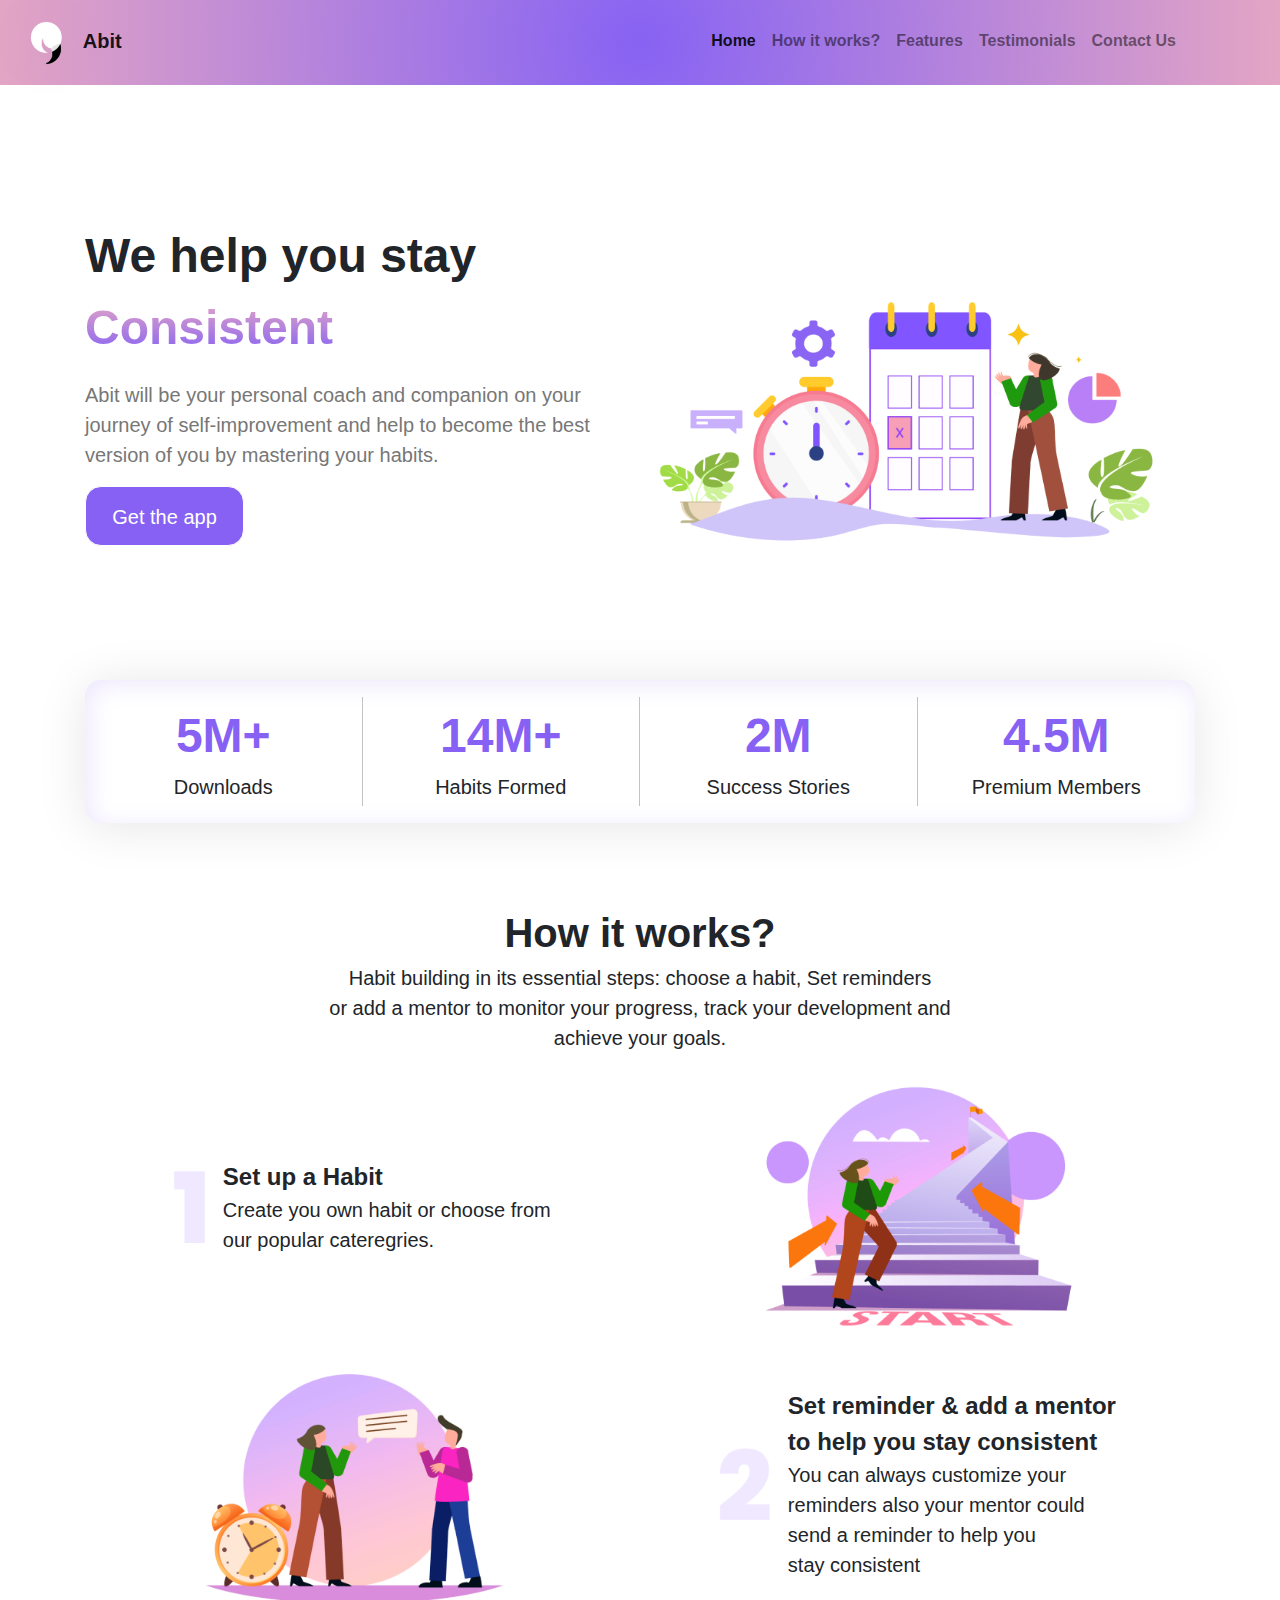
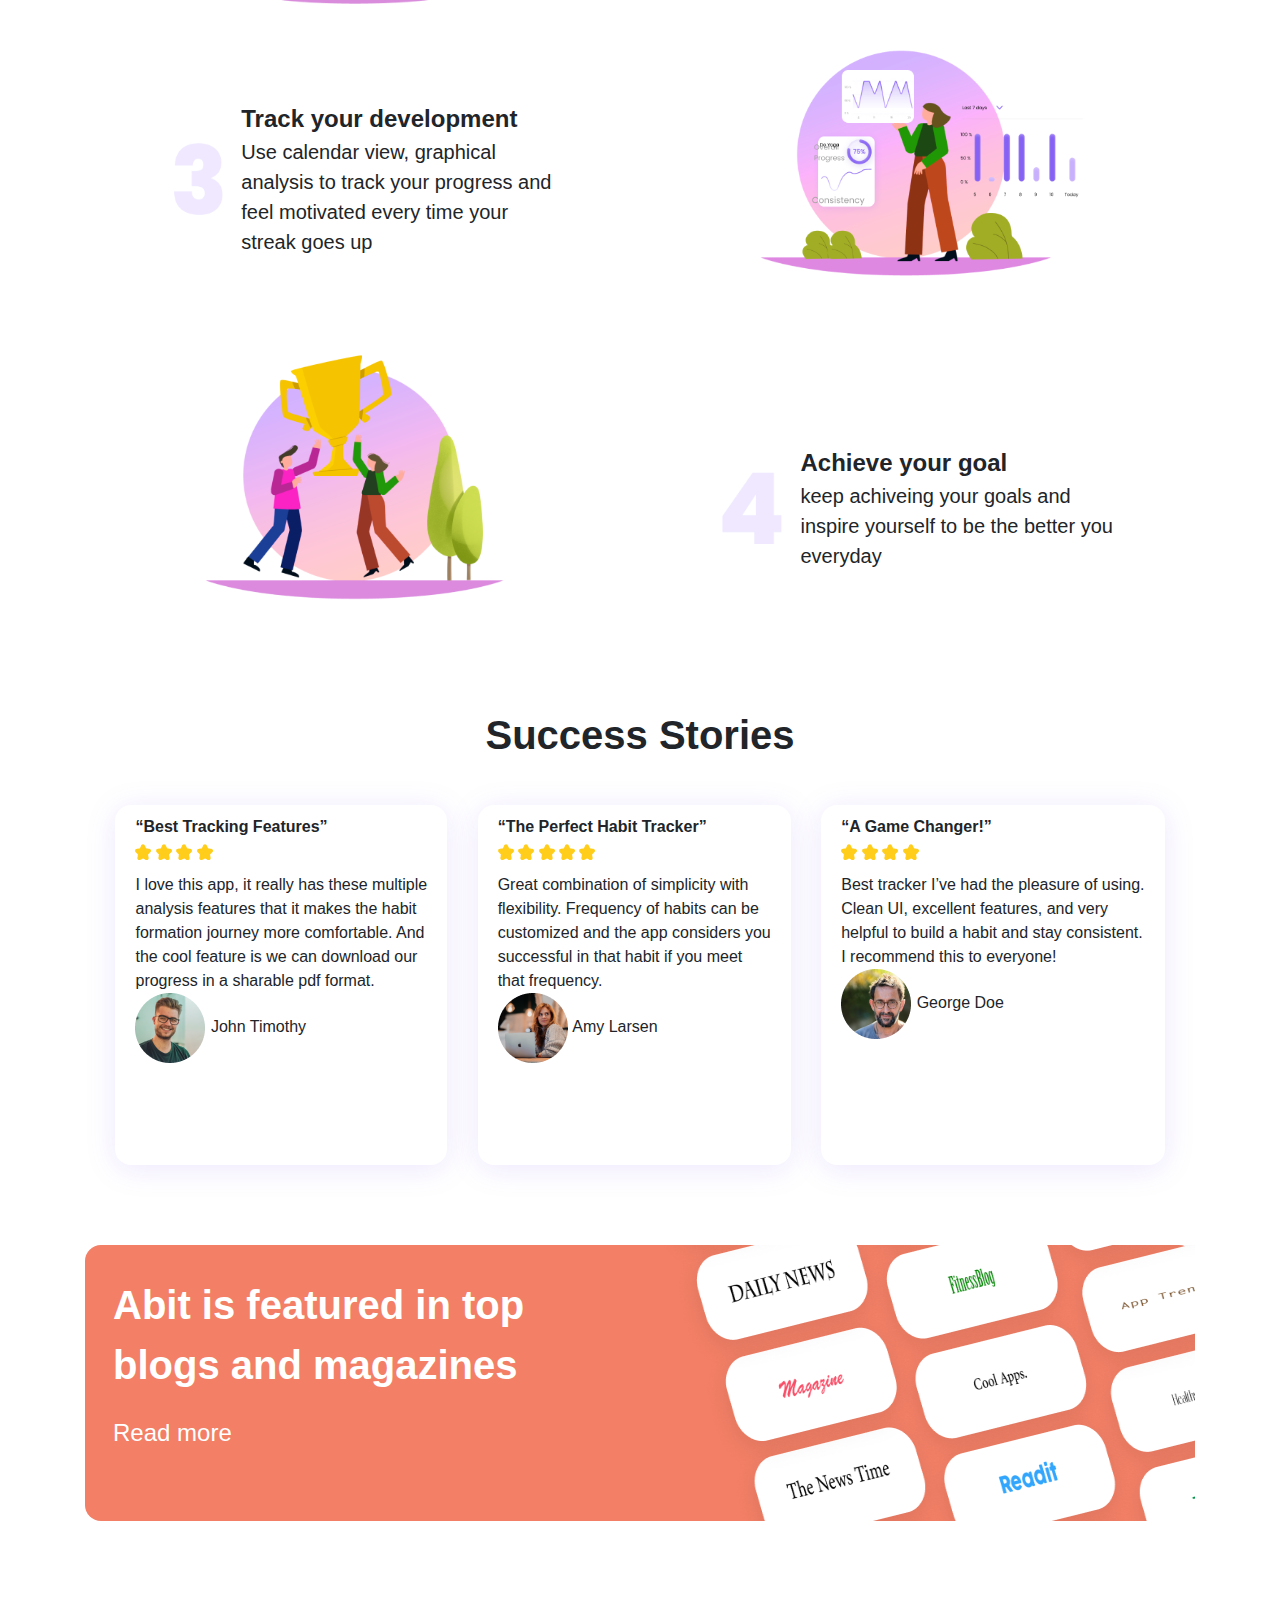
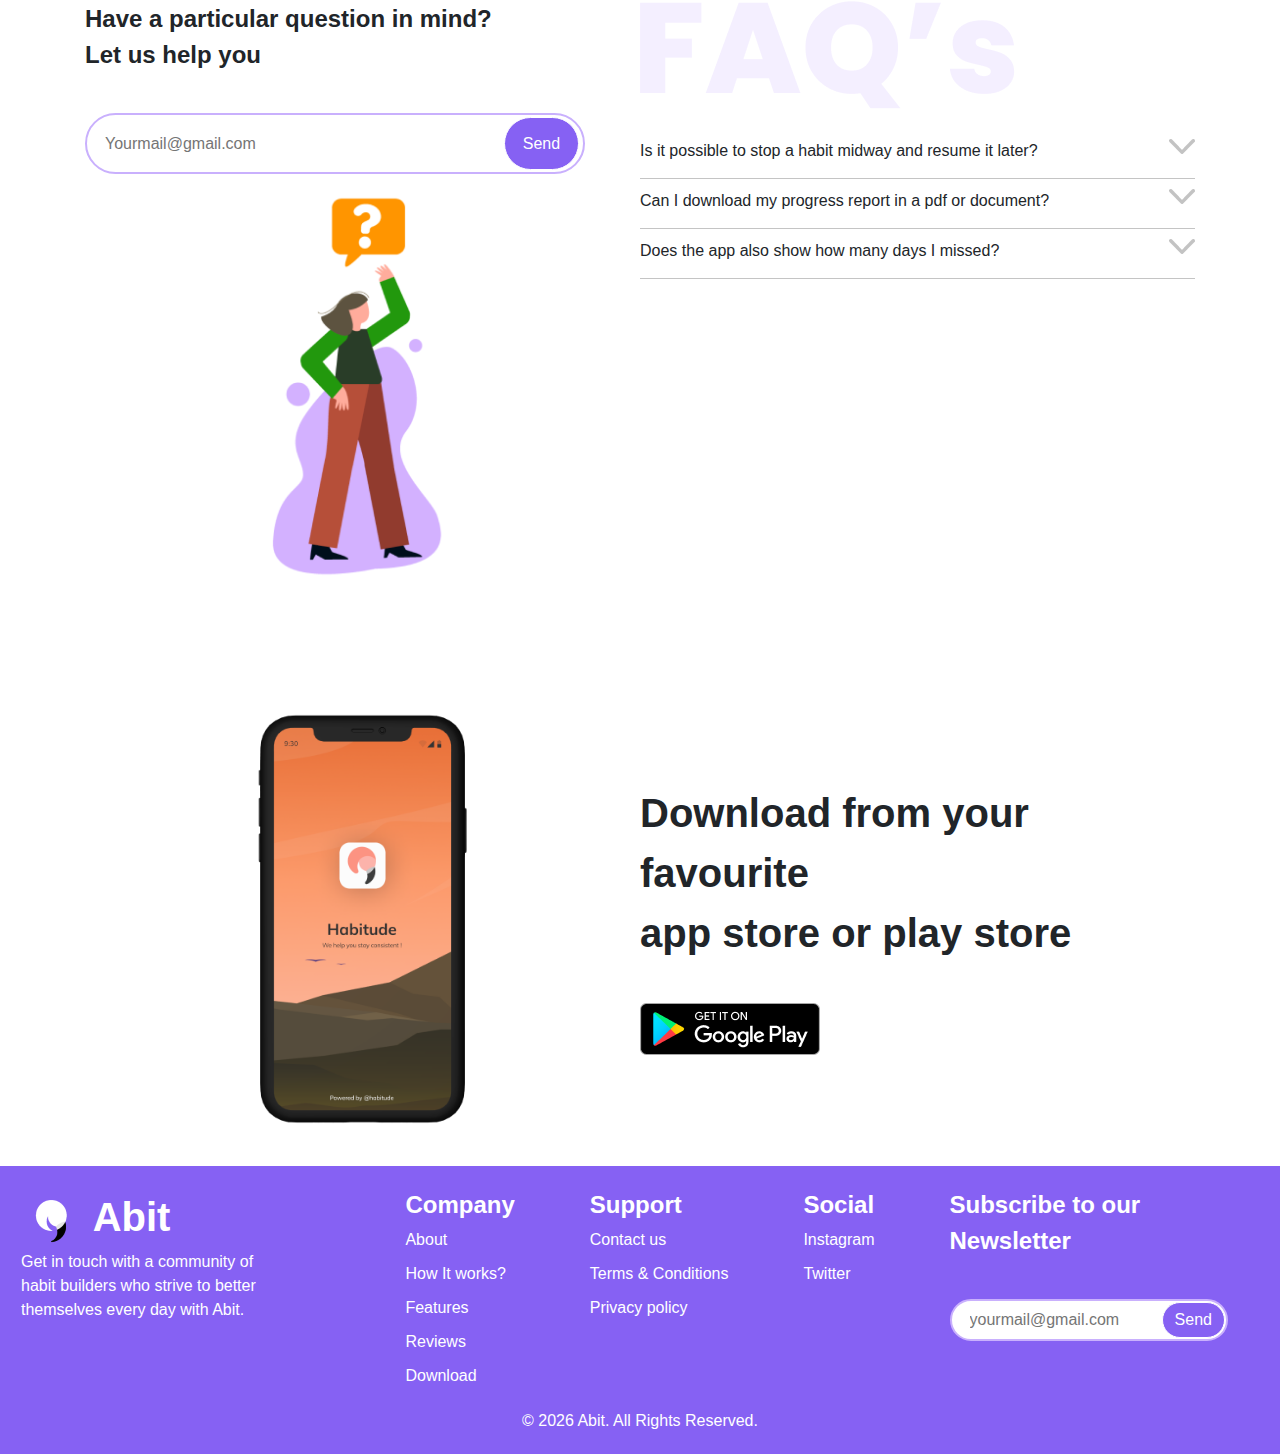
==== commit c186f2a2: "applied mobile responsiveness for the navigation" ====
--- a/index.html
+++ b/index.html
@@ -7,12 +7,11 @@
         <link rel="shortcut icon" href="assets/media/images/abit_logi_foreground.png">
         <link rel="stylesheet" href="assets/css/home.css">
         <link rel="stylesheet" href="assets/css/abit.css">
-        <link href="https://cdn.jsdelivr.net/npm/bootstrap@5.3.0-alpha3/dist/css/bootstrap.min.css" rel="stylesheet"
-            integrity="sha384-KK94CHFLLe+nY2dmCWGMq91rCGa5gtU4mk92HdvYe+M/SXH301p5ILy+dN9+nJOZ" crossorigin="anonymous">
+        <link rel="stylesheet" href="https://cdn.jsdelivr.net/npm/bootstrap@4.0.0/dist/css/bootstrap.min.css" integrity="sha384-Gn5384xqQ1aoWXA+058RXPxPg6fy4IWvTNh0E263XmFcJlSAwiGgFAW/dAiS6JXm" crossorigin="anonymous">
 
     </head>
     <body onload="">
-        <nav class="navbar navbar-expand-lg">
+        <nav class="navbar navbar-expand-lg navbar-light bg-light">
             <a class="navbar-brand" href="#">
                 <img src="assets/media/images/app-logo.png" alt="">
                 <span>Abit</span>
@@ -39,7 +38,7 @@
                 </li>                             
               </ul>
             </div>
-          </nav>  
+        </nav> 
         <div class="container">
             <section class="metrics-section">
                 <div class="metrics-section-info">
@@ -360,11 +359,8 @@
         </footer>
     </body>
         <script type="application/javascript" src="assets/js/script.js"></script>
-        <script src="https://cdn.jsdelivr.net/npm/bootstrap@5.3.0-alpha3/dist/js/bootstrap.bundle.min.js"
-                integrity="sha384-ENjdO4Dr2bkBIFxQpeoTz1HIcje39Wm4jDKdf19U8gI4ddQ3GYNS7NTKfAdVQSZe"
-                crossorigin="anonymous"></script>
-        <script src="https://code.jquery.com/jquery-3.6.0.min.js"
-                integrity="sha384-HaIBF6TJf5B13JbWEaW6oBlk6HYlH6UaR0EhrFgZw4W4Wu6U72X5C5RUk+5oWczn"
-                crossorigin="anonymous"></script>
+        <script src="https://code.jquery.com/jquery-3.2.1.slim.min.js" integrity="sha384-KJ3o2DKtIkvYIK3UENzmM7KCkRr/rE9/Qpg6aAZGJwFDMVNA/GpGFF93hXpG5KkN" crossorigin="anonymous"></script>
+        <script src="https://cdn.jsdelivr.net/npm/popper.js@1.12.9/dist/umd/popper.min.js" integrity="sha384-ApNbgh9B+Y1QKtv3Rn7W3mgPxhU9K/ScQsAP7hUibX39j7fakFPskvXusvfa0b4Q" crossorigin="anonymous"></script>
+        <script src="https://cdn.jsdelivr.net/npm/bootstrap@4.0.0/dist/js/bootstrap.min.js" integrity="sha384-JZR6Spejh4U02d8jOt6vLEHfe/JQGiRRSQQxSfFWpi1MquVdAyjUar5+76PVCmYl" crossorigin="anonymous"></script>
 
 </html>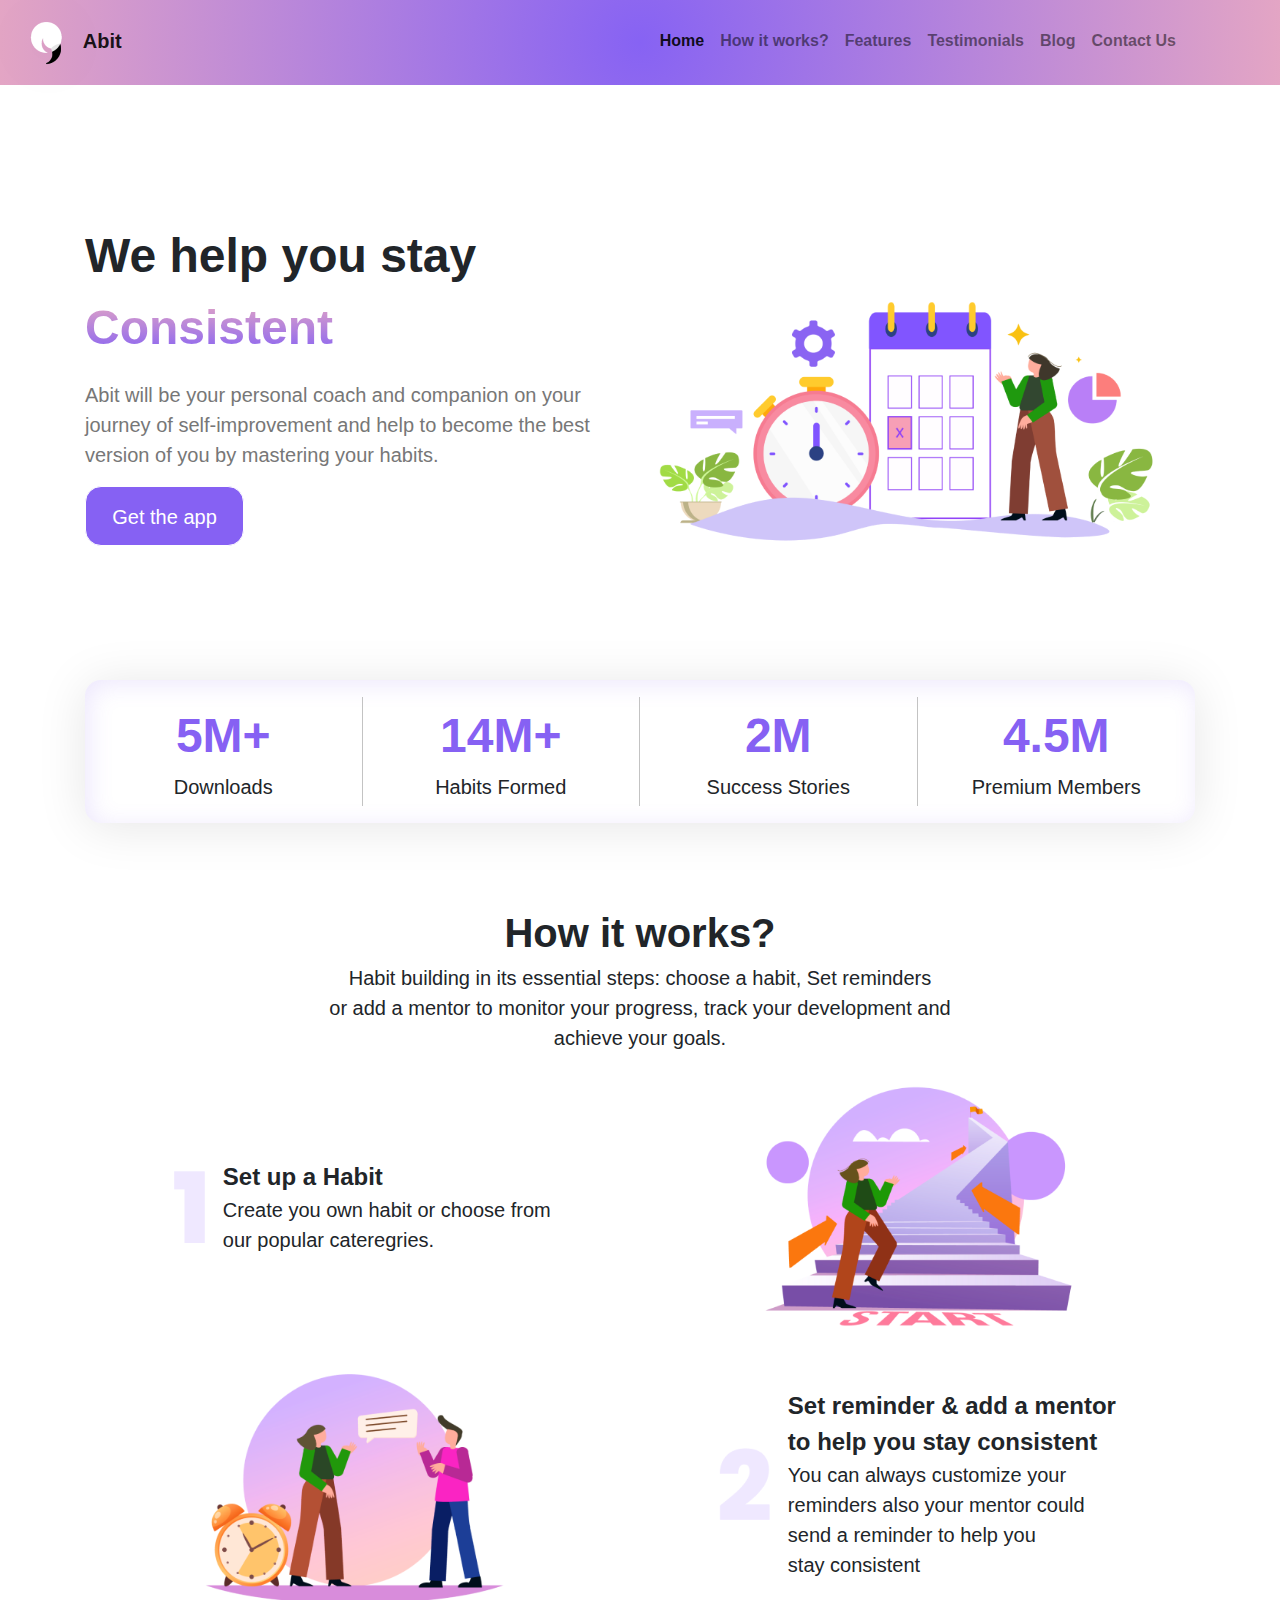
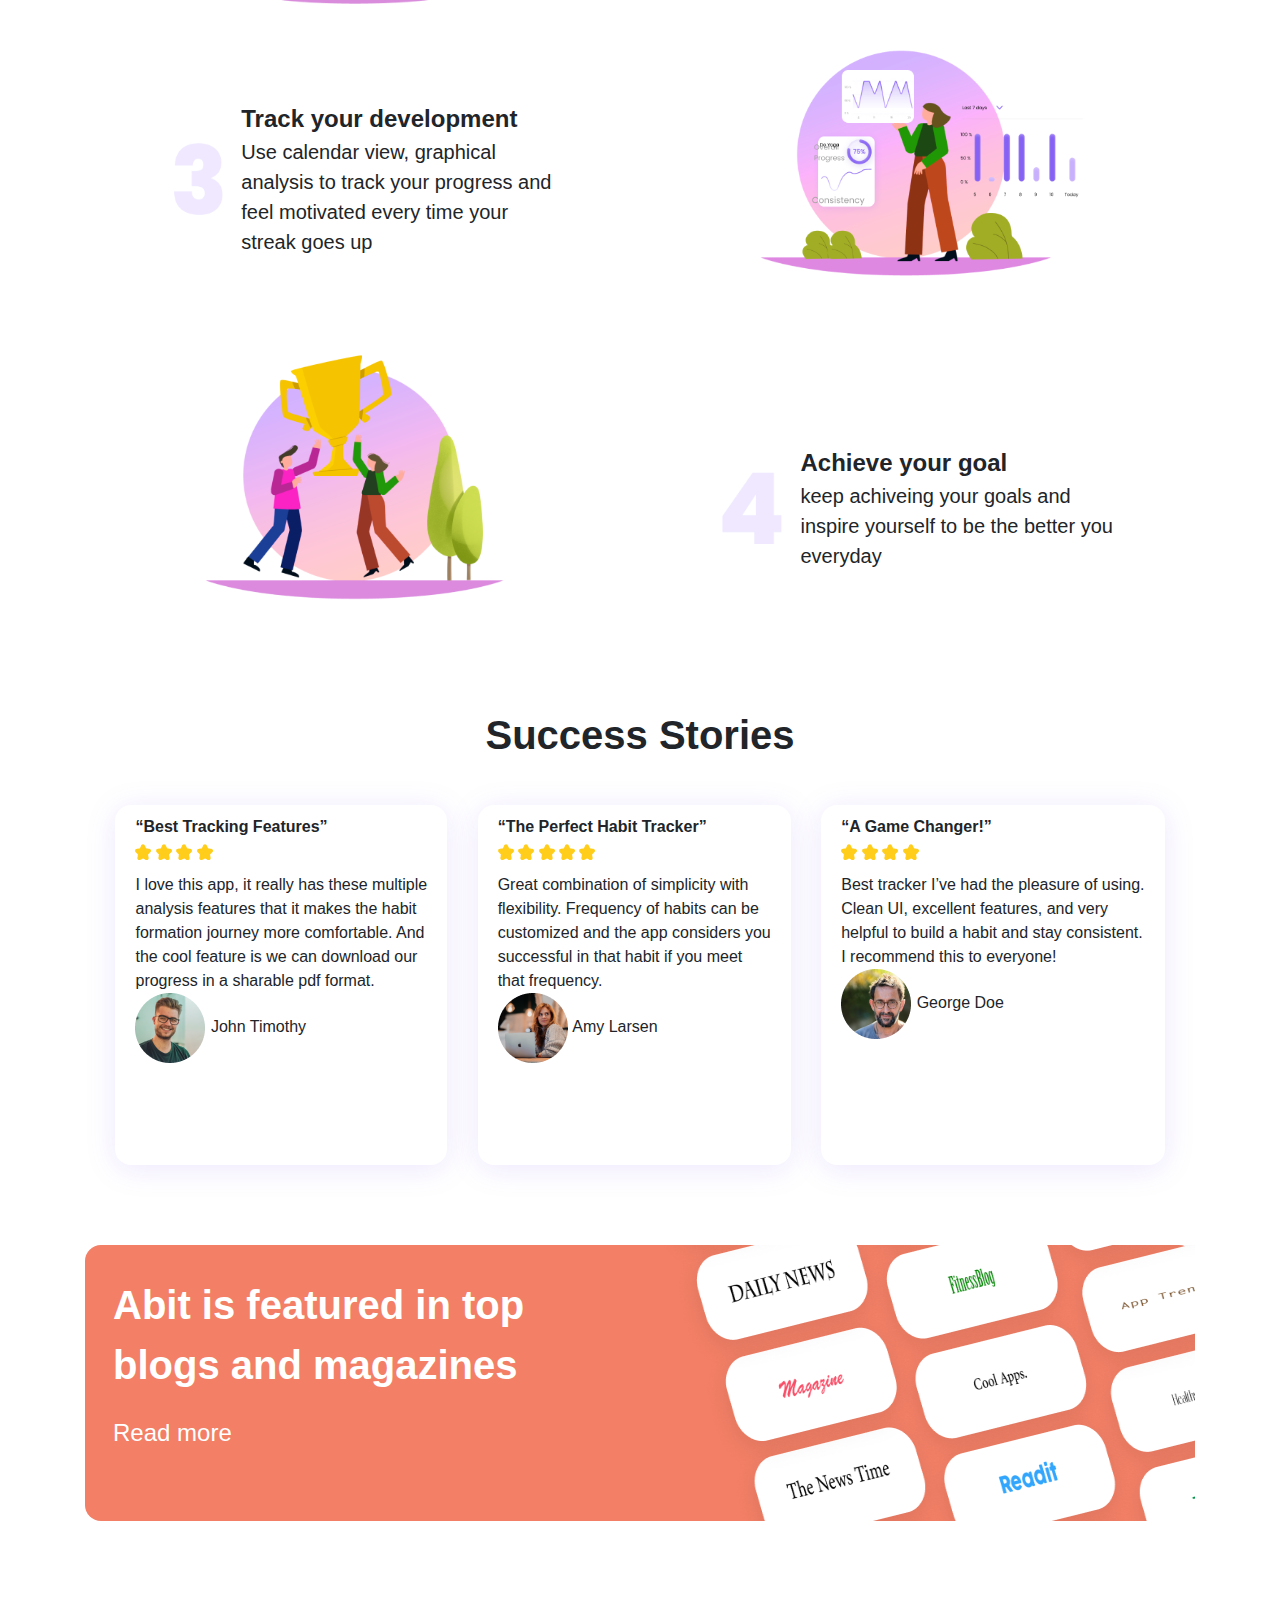
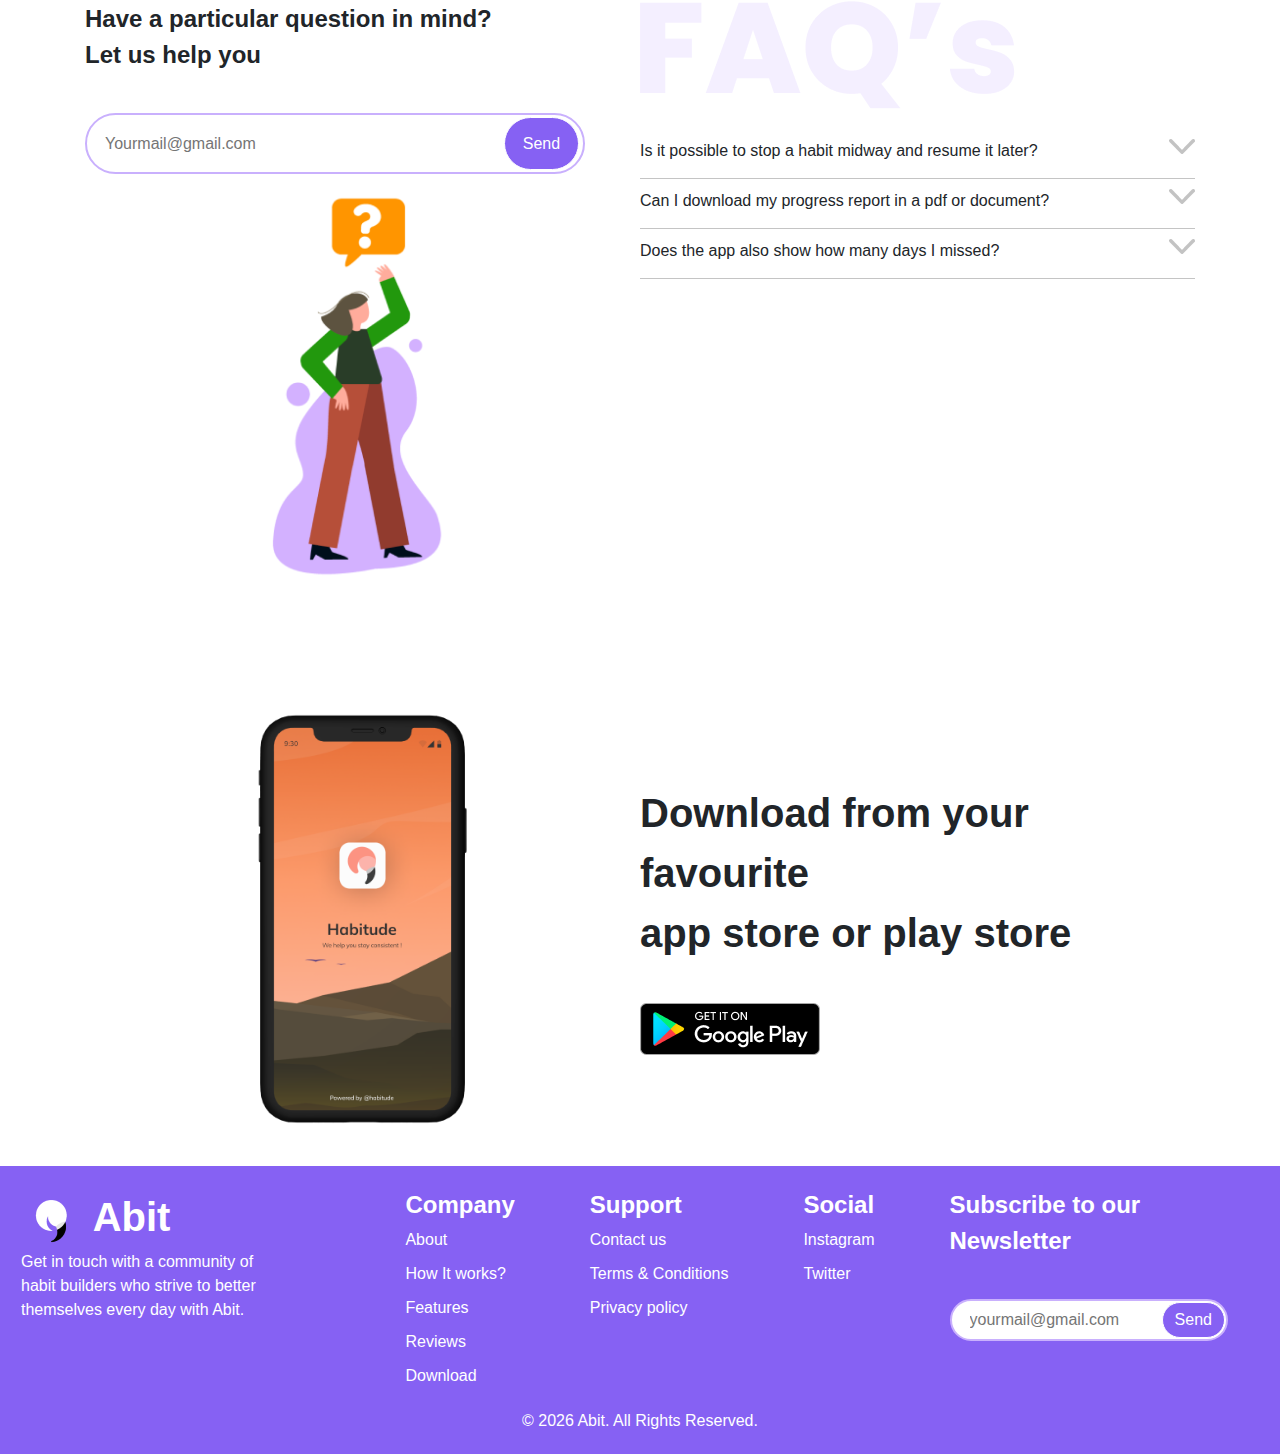
==== commit ea50e6f4: "Merge pull request #19 from stainley/Aswin" ====
--- a/index.html
+++ b/index.html
@@ -34,8 +34,14 @@
                     <a class="nav-link" href="#testimonial">Testimonials</a>
                 </li>
                 <li class="nav-item">
+                    <a class="nav-link" href="pages/blog.html">Blog</a>
+                </li>
+                <li class="nav-item">
                     <a class="nav-link" href="pages/contact.html">Contact Us</a>
-                </li>                             
+                </li>
+                
+
+                                             
               </ul>
             </div>
         </nav> 
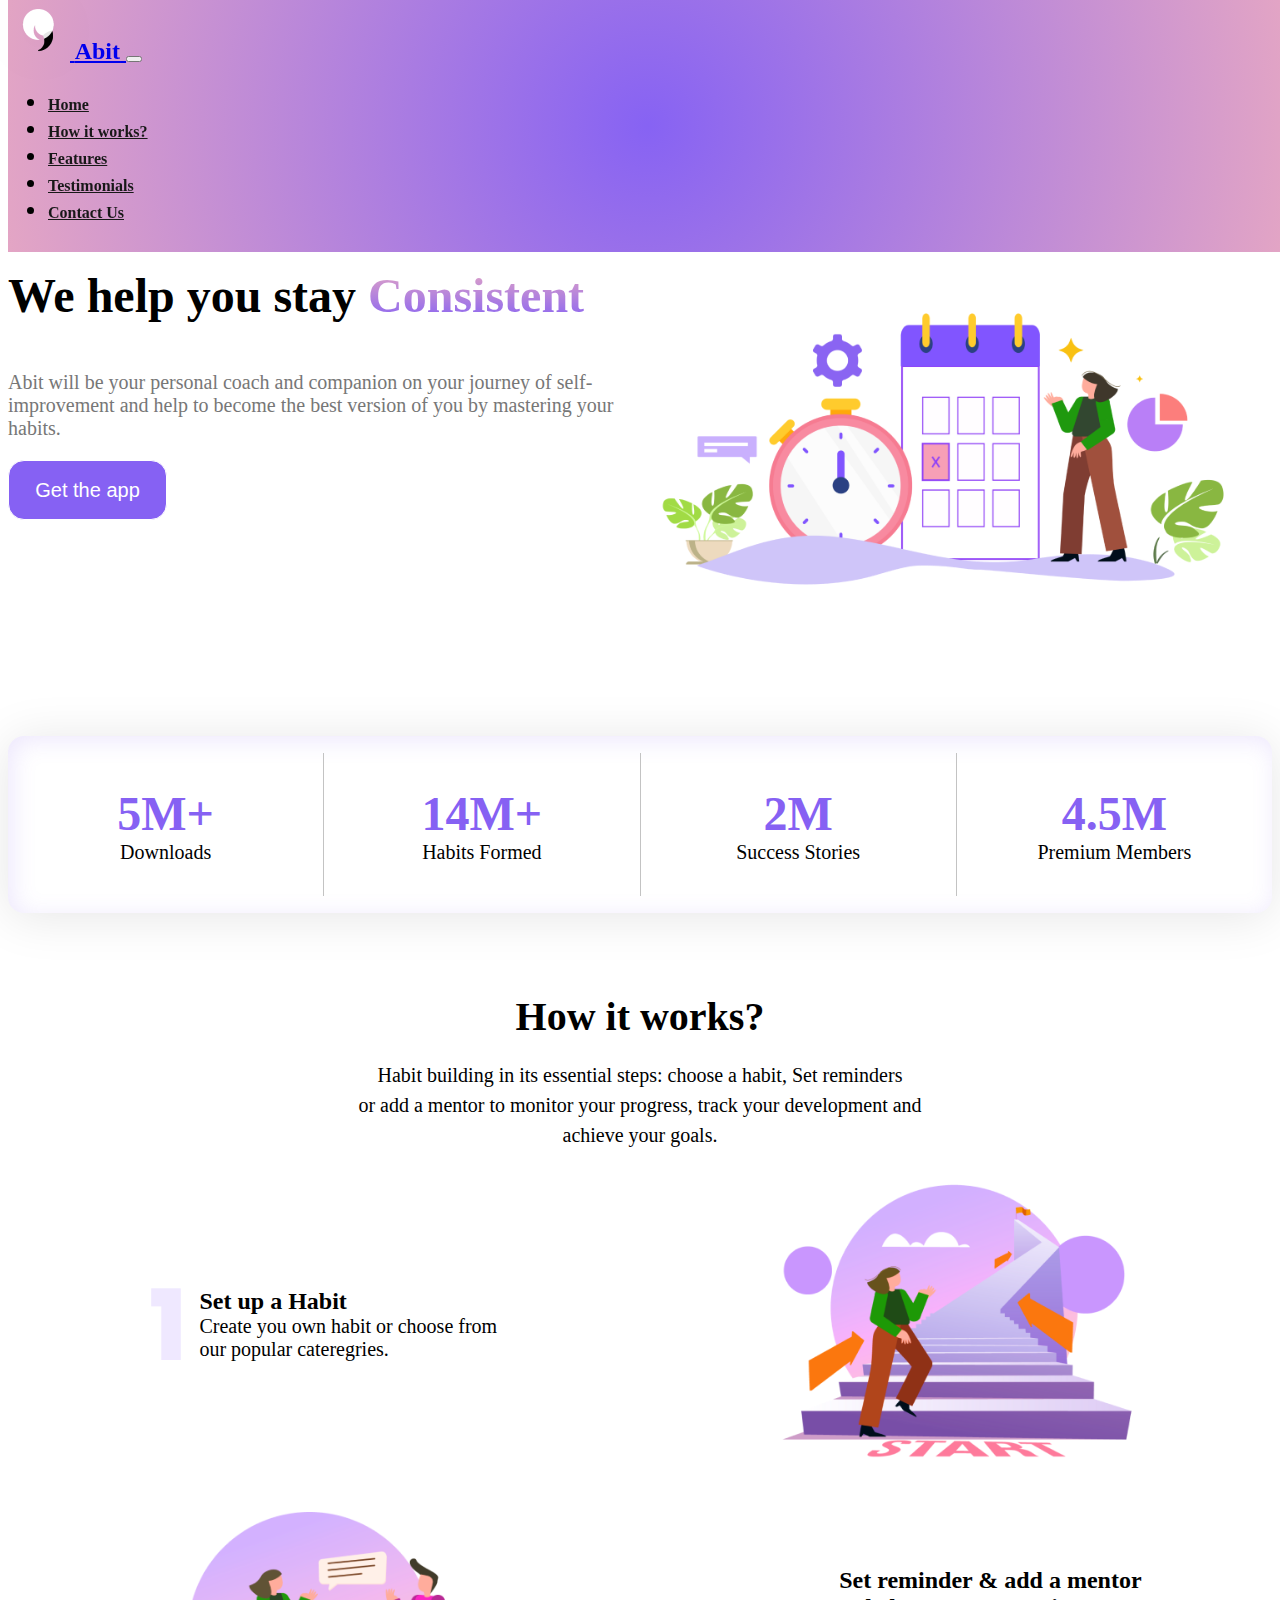
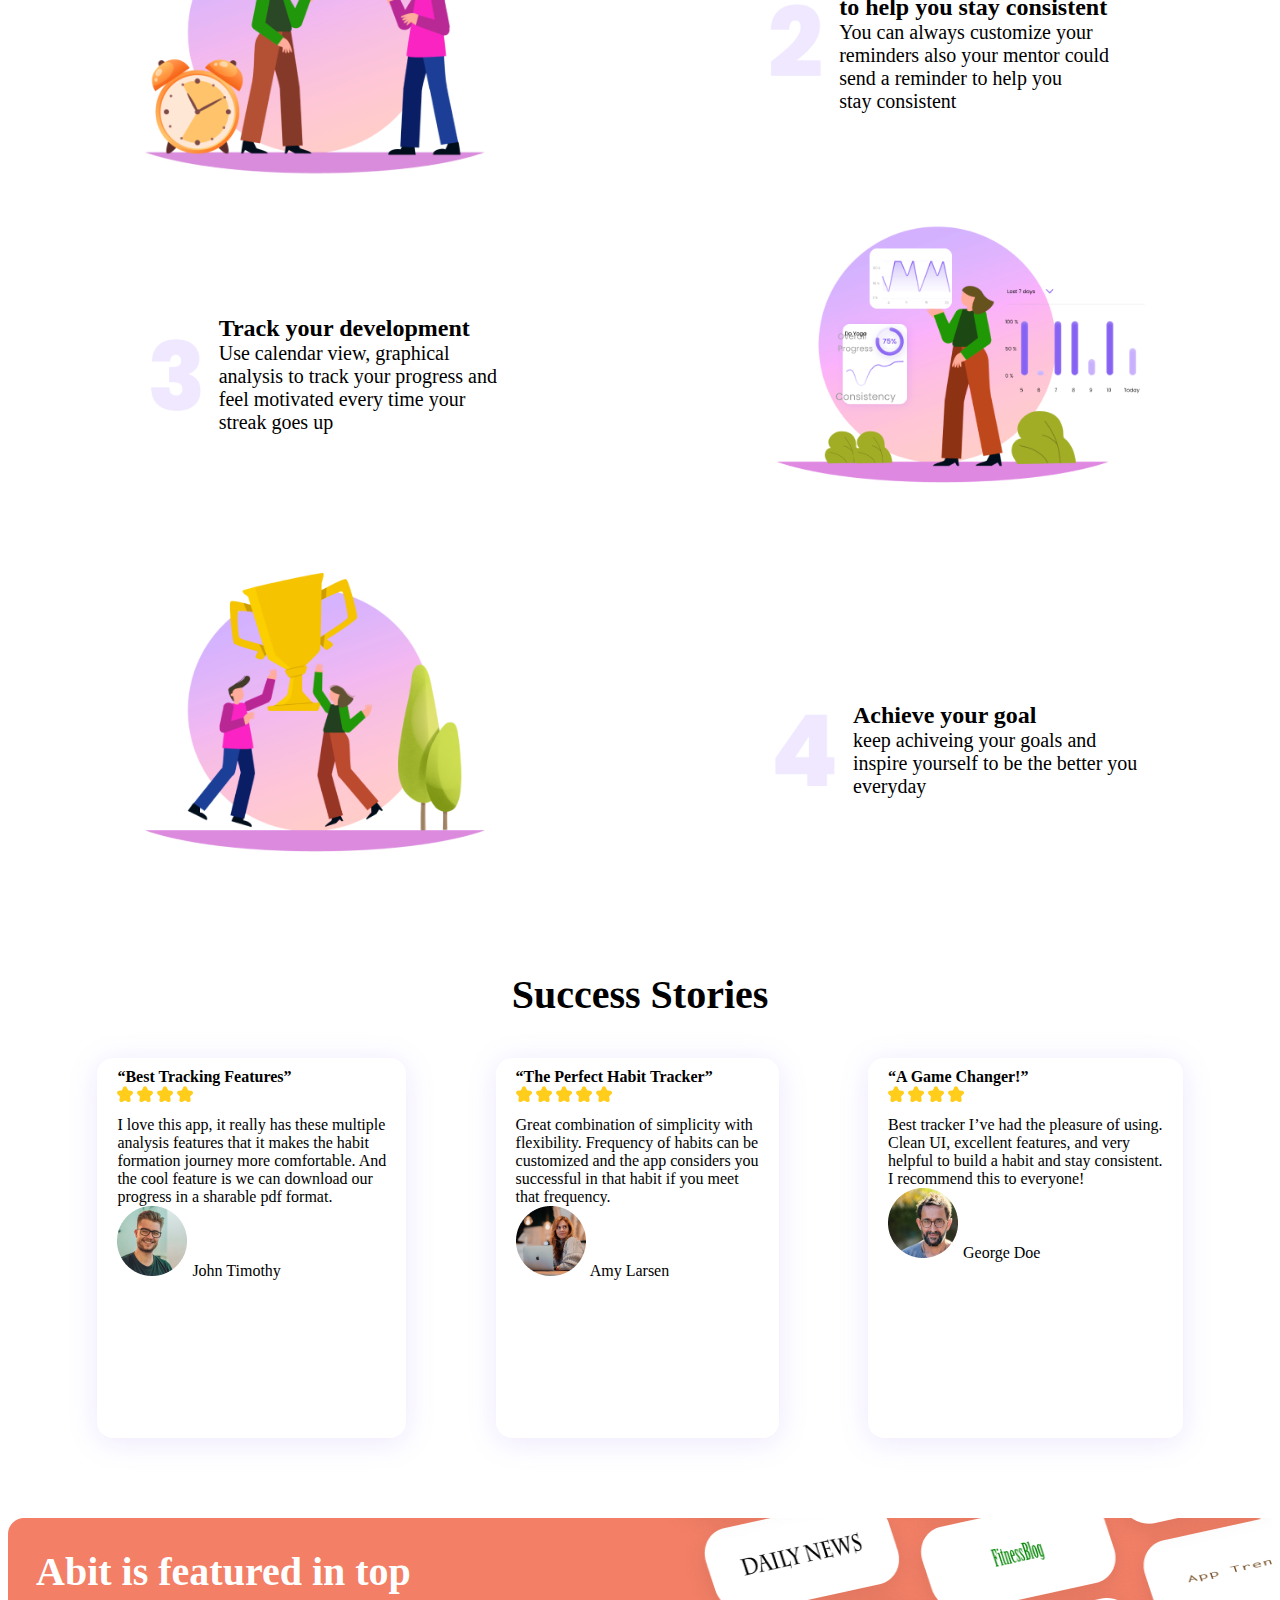
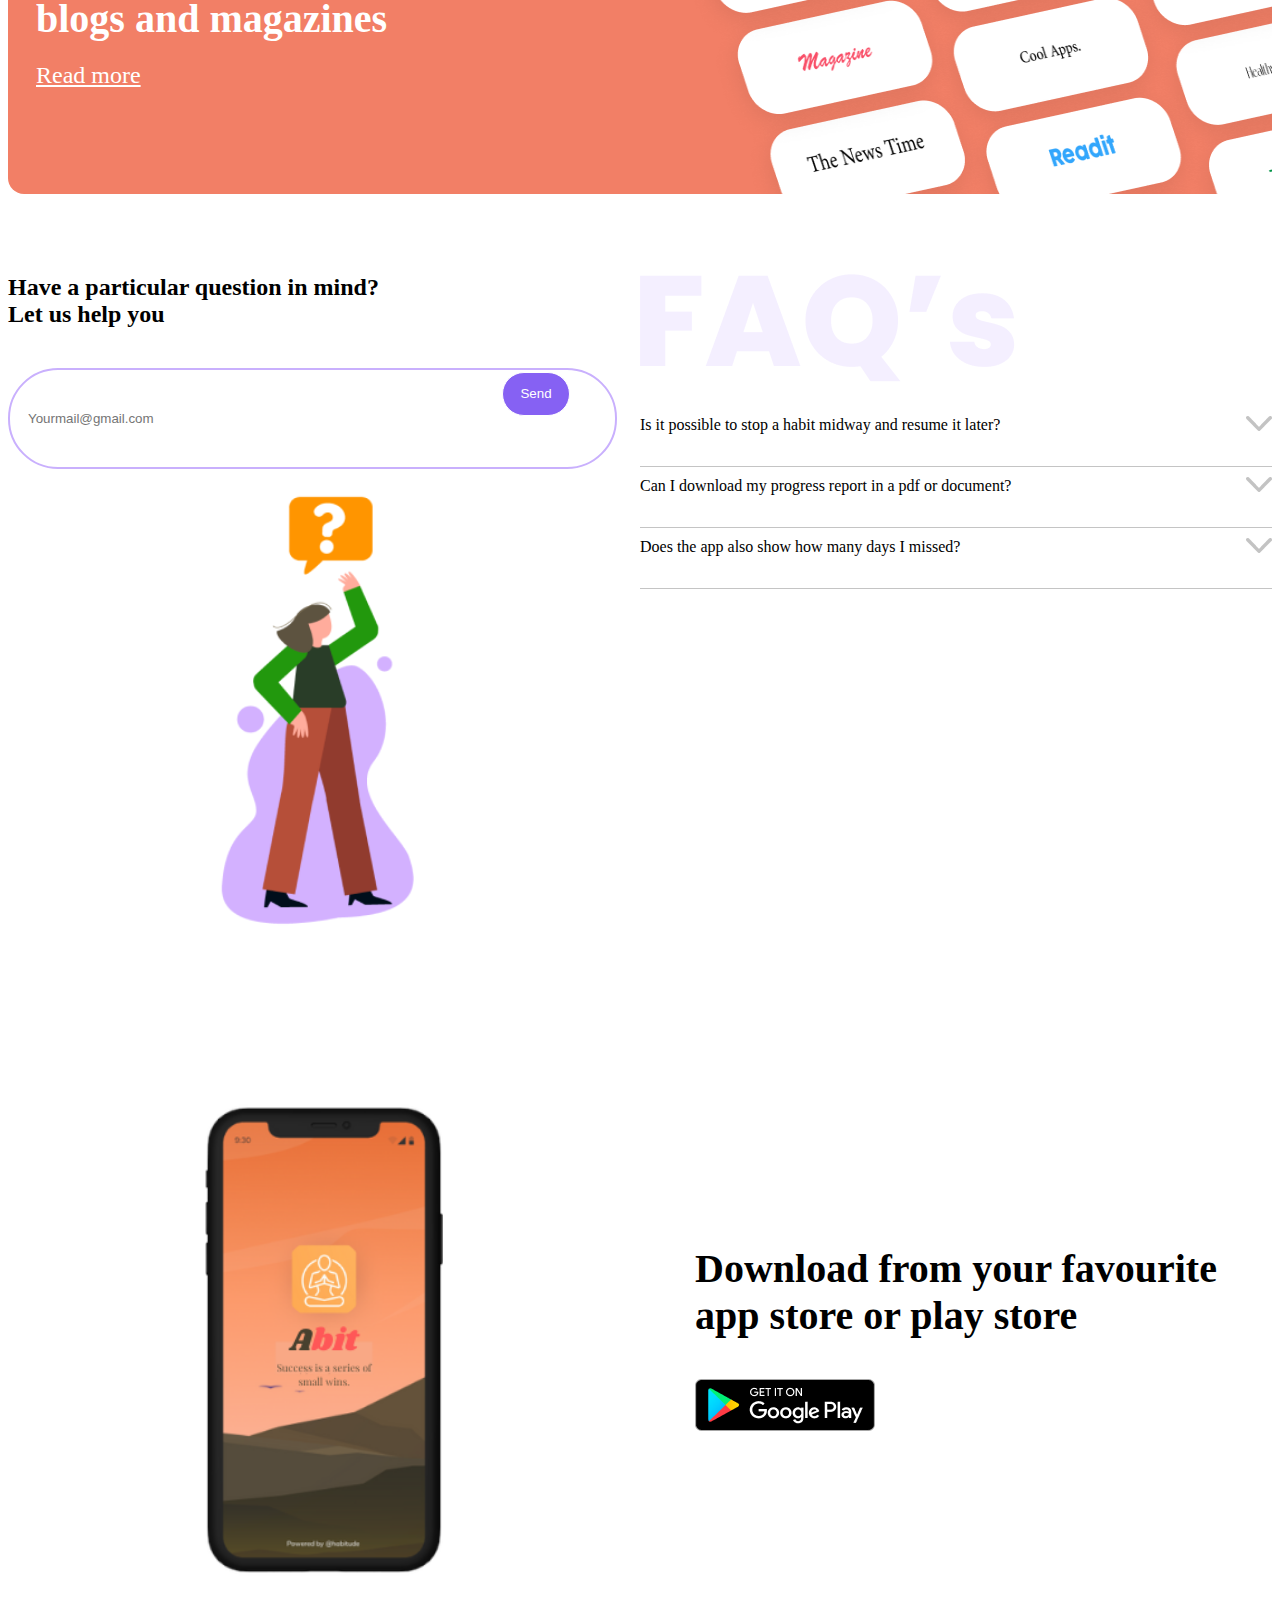
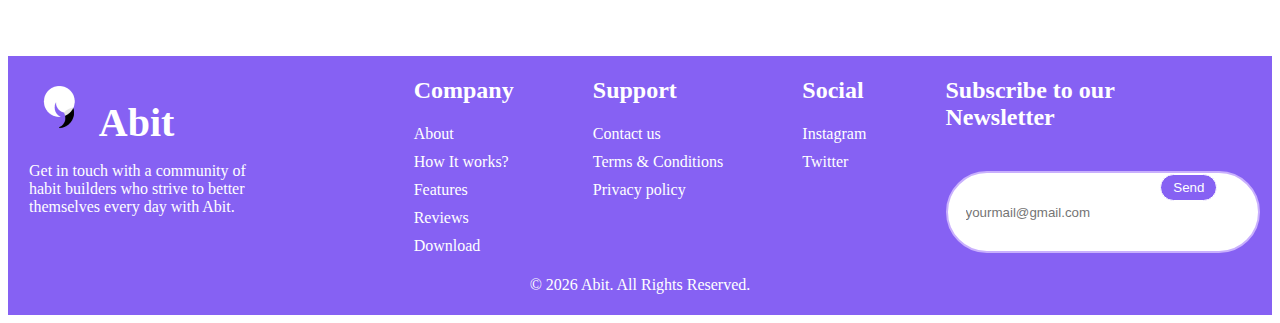
==== commit 8d7404c3: "Merge pull request #18 from stainley/elvin" ====
--- a/index.html
+++ b/index.html
@@ -7,11 +7,12 @@
         <link rel="shortcut icon" href="assets/media/images/abit_logi_foreground.png">
         <link rel="stylesheet" href="assets/css/home.css">
         <link rel="stylesheet" href="assets/css/abit.css">
-        <link rel="stylesheet" href="https://cdn.jsdelivr.net/npm/bootstrap@4.0.0/dist/css/bootstrap.min.css" integrity="sha384-Gn5384xqQ1aoWXA+058RXPxPg6fy4IWvTNh0E263XmFcJlSAwiGgFAW/dAiS6JXm" crossorigin="anonymous">
+        <link href="https://cdn.jsdelivr.net/npm/bootstrap@5.3.0-alpha3/dist/css/bootstrap.min.css" rel="stylesheet"
+            integrity="sha384-KK94CHFLLe+nY2dmCWGMq91rCGa5gtU4mk92HdvYe+M/SXH301p5ILy+dN9+nJOZ" crossorigin="anonymous">
 
     </head>
     <body onload="">
-        <nav class="navbar navbar-expand-lg navbar-light bg-light">
+        <nav class="navbar navbar-expand-lg">
             <a class="navbar-brand" href="#">
                 <img src="assets/media/images/app-logo.png" alt="">
                 <span>Abit</span>
@@ -34,17 +35,11 @@
                     <a class="nav-link" href="#testimonial">Testimonials</a>
                 </li>
                 <li class="nav-item">
-                    <a class="nav-link" href="pages/blog.html">Blog</a>
-                </li>
-                <li class="nav-item">
                     <a class="nav-link" href="pages/contact.html">Contact Us</a>
-                </li>
-                
-
-                                             
+                </li>                             
               </ul>
             </div>
-        </nav> 
+          </nav>  
         <div class="container">
             <section class="metrics-section">
                 <div class="metrics-section-info">
@@ -284,7 +279,7 @@
             </section>
 
             <section class="download-section">
-                <img src="assets/media/images/abit-app.png" alt="">
+                <img src="assets/media/images/Abit-2.png" alt="">
                 <div>
                     <span>
                         Download from your favourite <br>
@@ -365,8 +360,11 @@
         </footer>
     </body>
         <script type="application/javascript" src="assets/js/script.js"></script>
-        <script src="https://code.jquery.com/jquery-3.2.1.slim.min.js" integrity="sha384-KJ3o2DKtIkvYIK3UENzmM7KCkRr/rE9/Qpg6aAZGJwFDMVNA/GpGFF93hXpG5KkN" crossorigin="anonymous"></script>
-        <script src="https://cdn.jsdelivr.net/npm/popper.js@1.12.9/dist/umd/popper.min.js" integrity="sha384-ApNbgh9B+Y1QKtv3Rn7W3mgPxhU9K/ScQsAP7hUibX39j7fakFPskvXusvfa0b4Q" crossorigin="anonymous"></script>
-        <script src="https://cdn.jsdelivr.net/npm/bootstrap@4.0.0/dist/js/bootstrap.min.js" integrity="sha384-JZR6Spejh4U02d8jOt6vLEHfe/JQGiRRSQQxSfFWpi1MquVdAyjUar5+76PVCmYl" crossorigin="anonymous"></script>
+        <script src="https://cdn.jsdelivr.net/npm/bootstrap@5.3.0-alpha3/dist/js/bootstrap.bundle.min.js"
+                integrity="sha384-ENjdO4Dr2bkBIFxQpeoTz1HIcje39Wm4jDKdf19U8gI4ddQ3GYNS7NTKfAdVQSZe"
+                crossorigin="anonymous"></script>
+        <script src="https://code.jquery.com/jquery-3.6.0.min.js"
+                integrity="sha384-HaIBF6TJf5B13JbWEaW6oBlk6HYlH6UaR0EhrFgZw4W4Wu6U72X5C5RUk+5oWczn"
+                crossorigin="anonymous"></script>
 
 </html>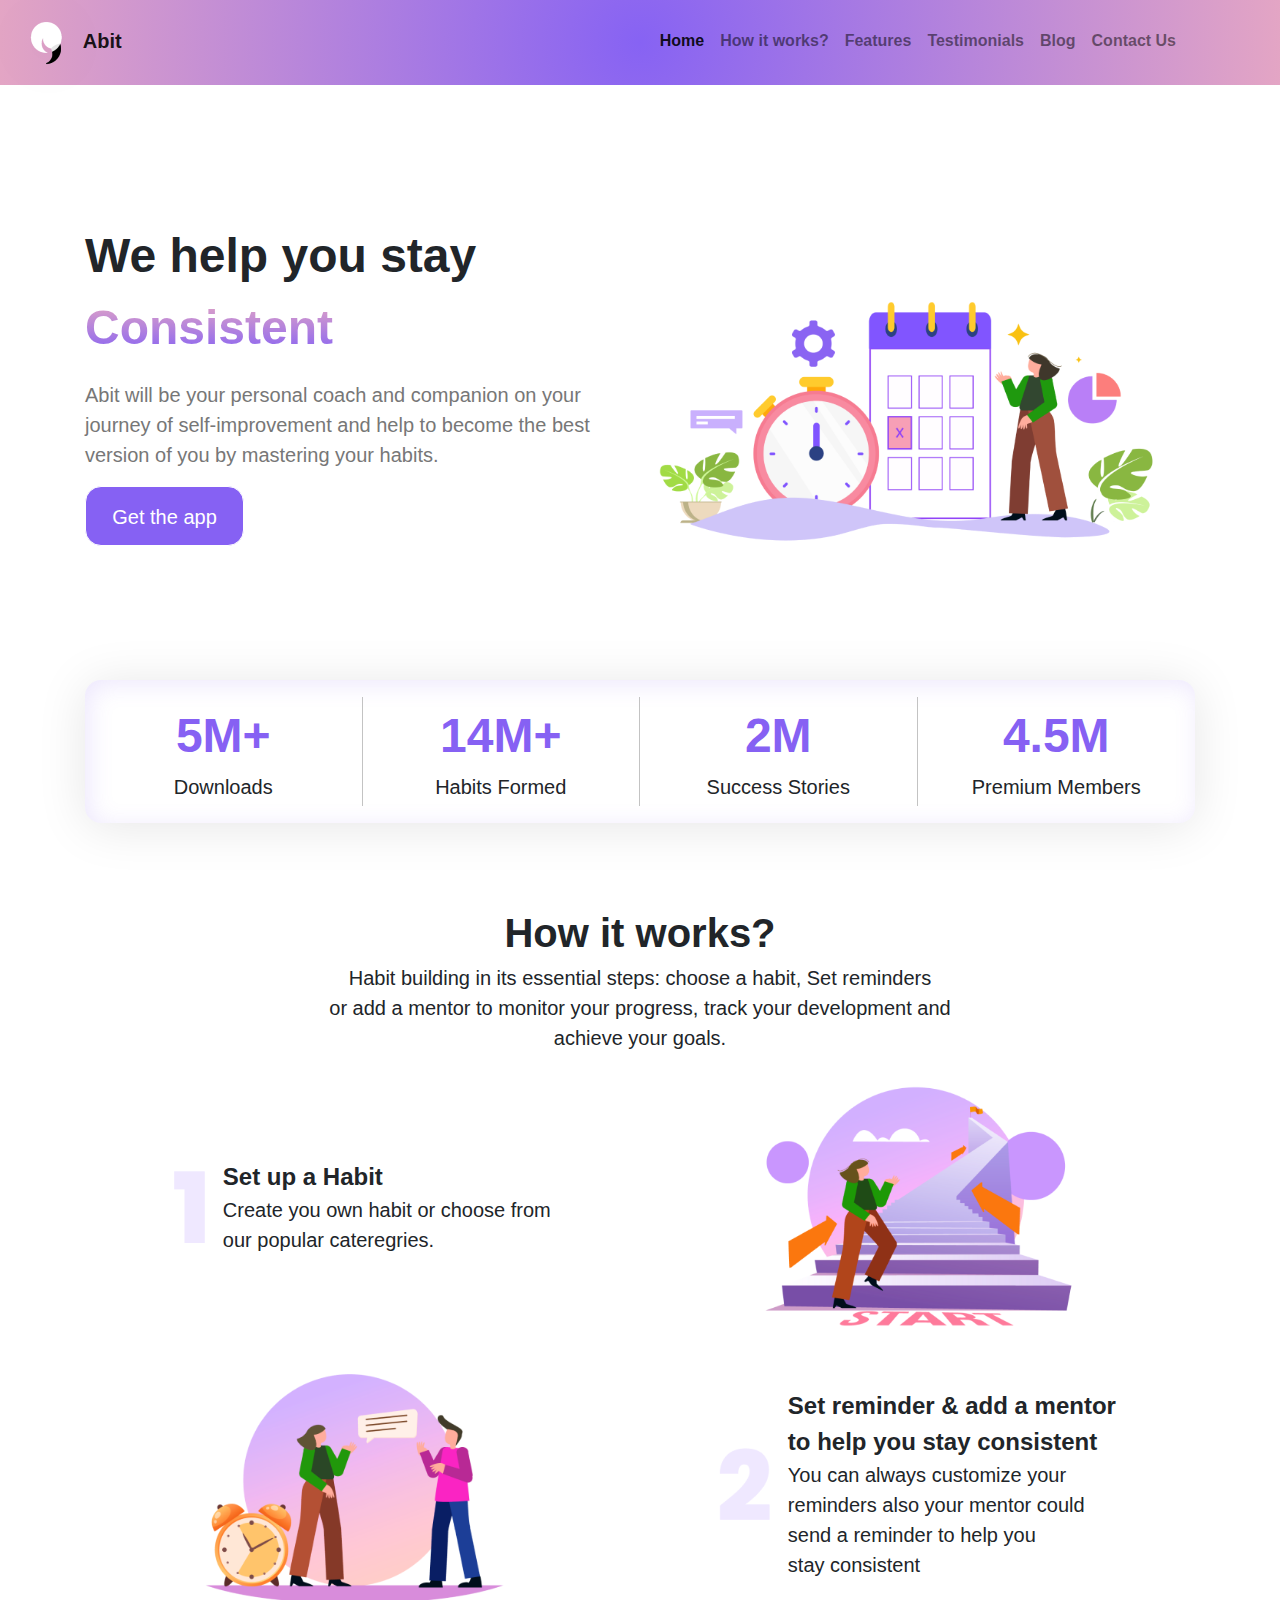
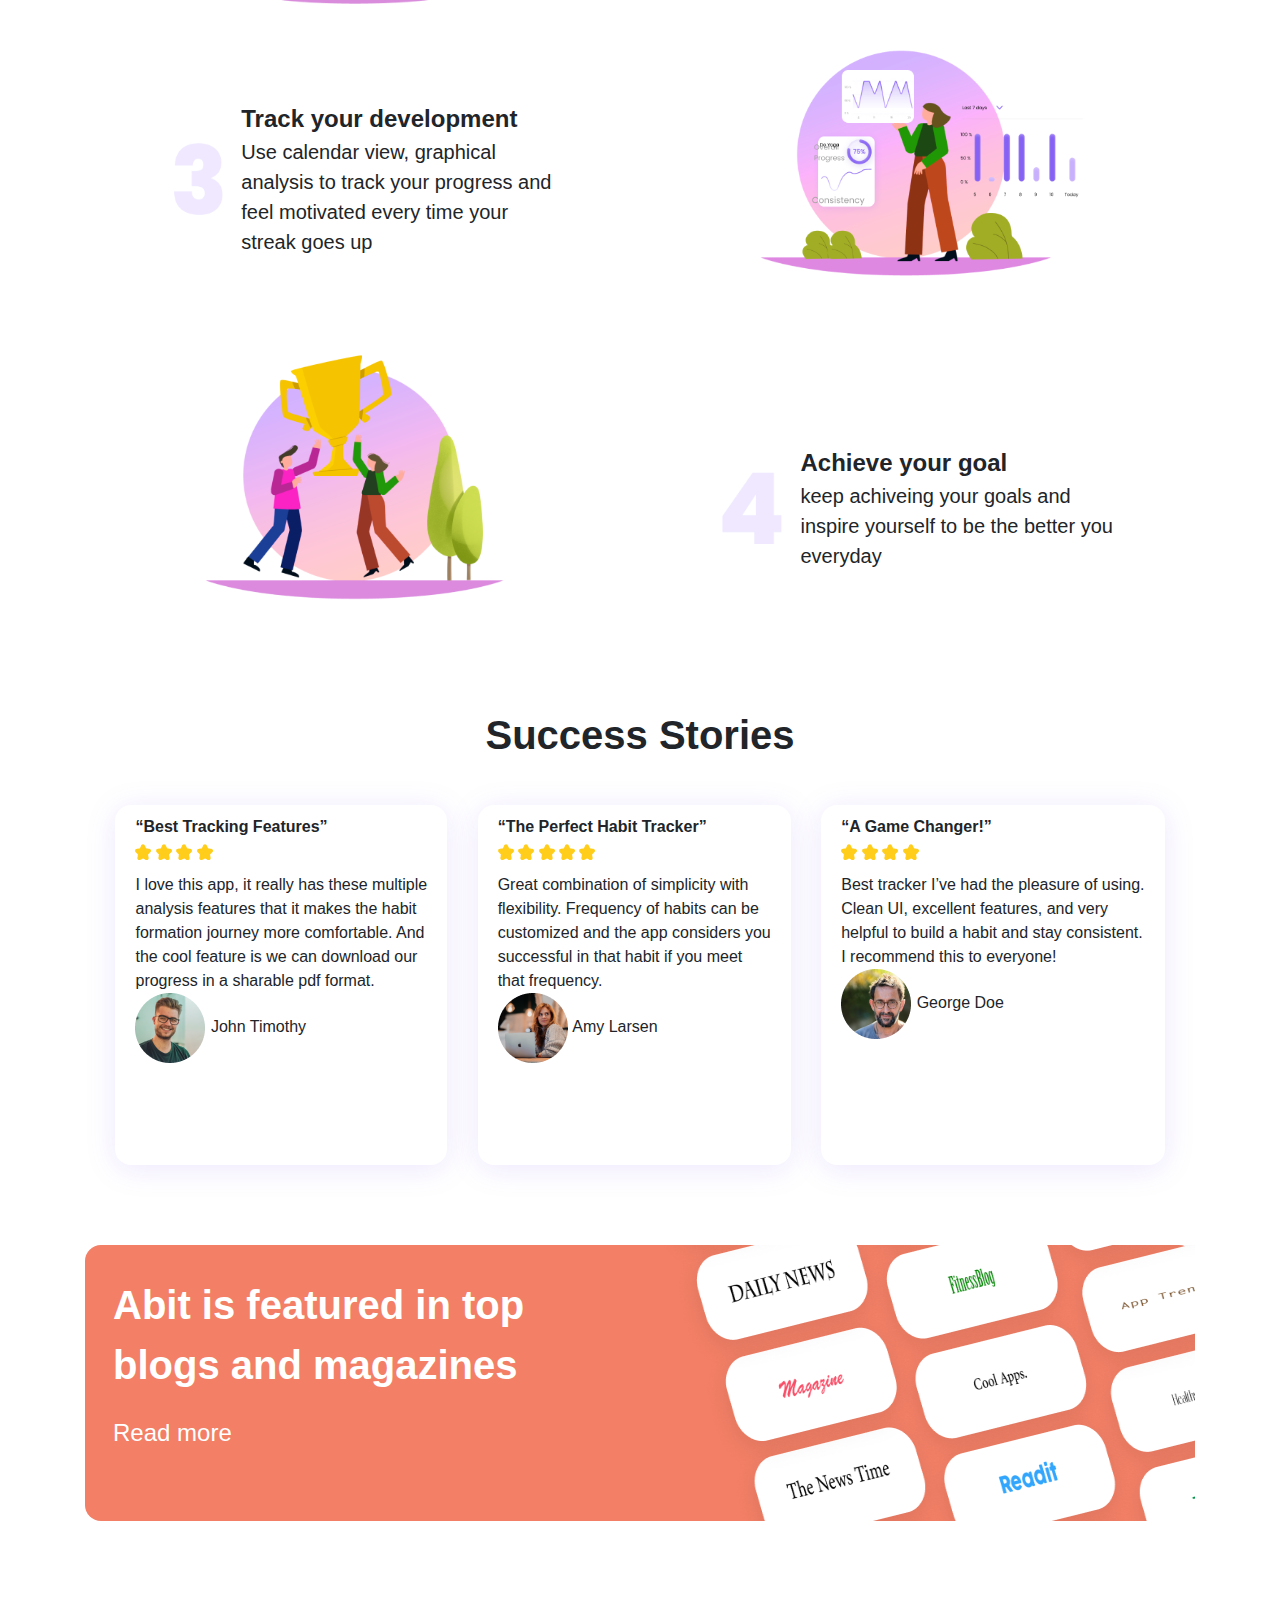
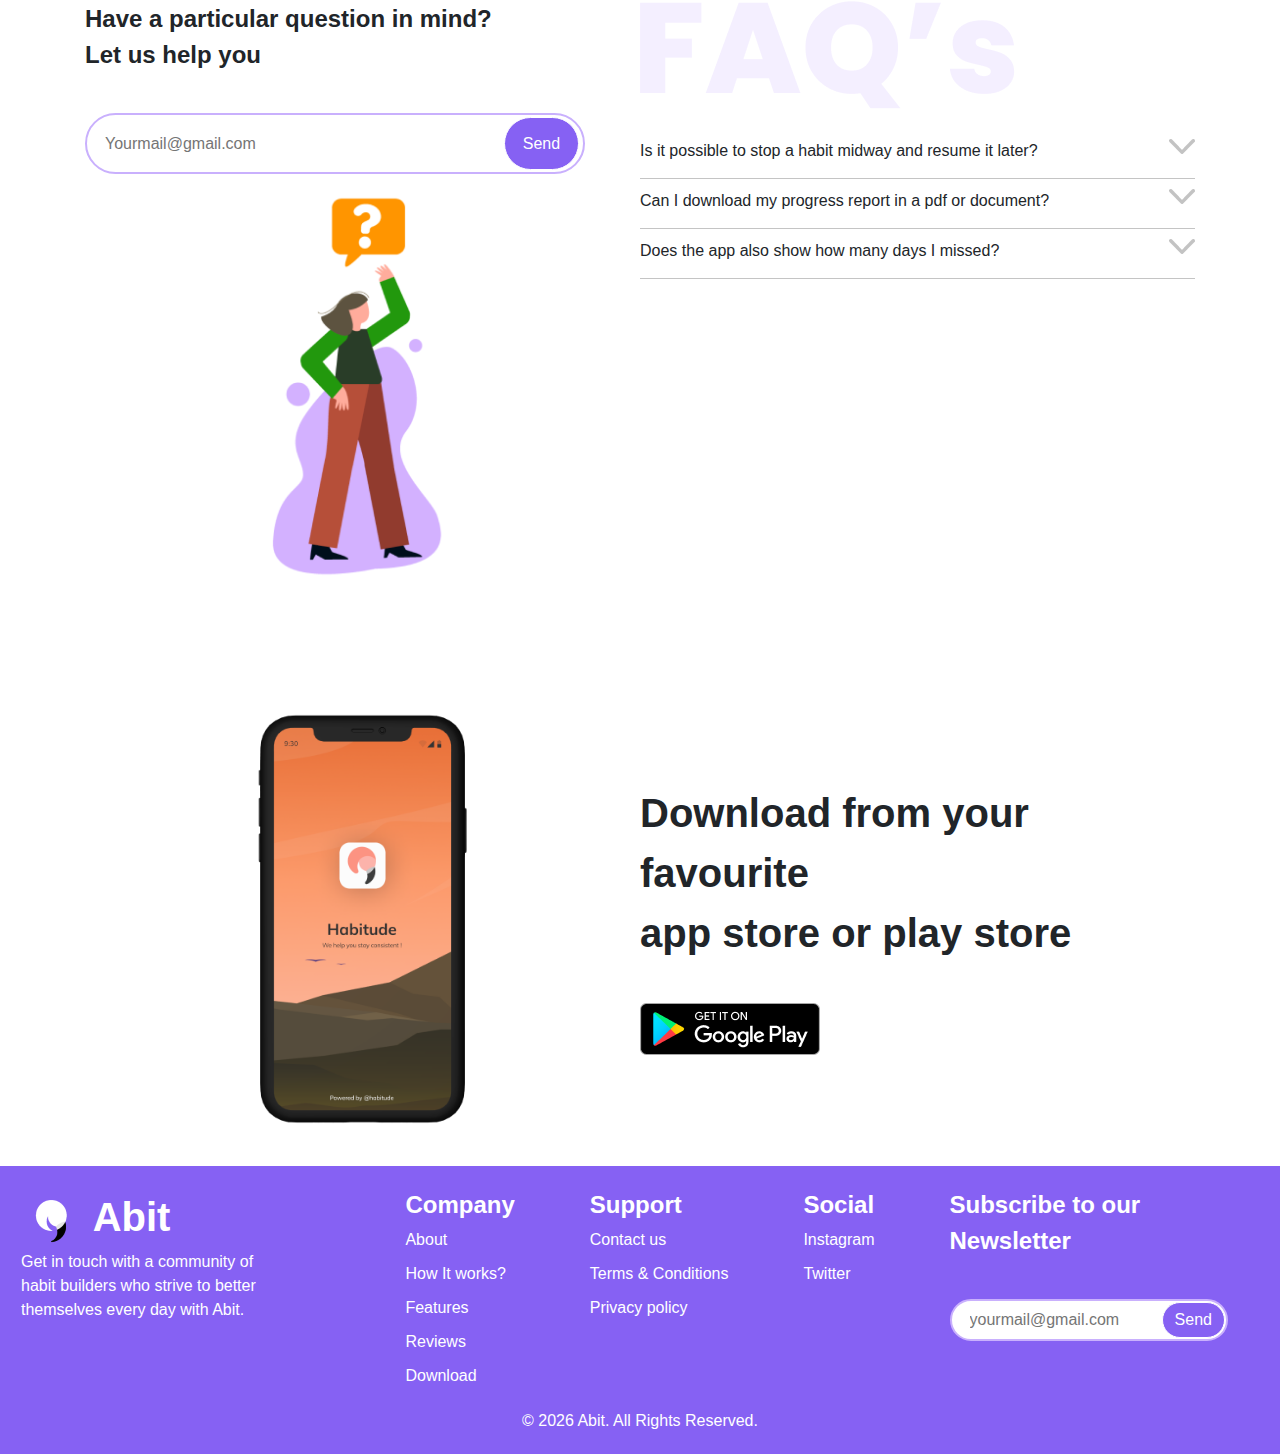
==== commit d8c2bd05: "reformat code in index file" ====
--- a/index.html
+++ b/index.html
@@ -7,12 +7,11 @@
         <link rel="shortcut icon" href="assets/media/images/abit_logi_foreground.png">
         <link rel="stylesheet" href="assets/css/home.css">
         <link rel="stylesheet" href="assets/css/abit.css">
-        <link href="https://cdn.jsdelivr.net/npm/bootstrap@5.3.0-alpha3/dist/css/bootstrap.min.css" rel="stylesheet"
-            integrity="sha384-KK94CHFLLe+nY2dmCWGMq91rCGa5gtU4mk92HdvYe+M/SXH301p5ILy+dN9+nJOZ" crossorigin="anonymous">
+        <link rel="stylesheet" href="https://cdn.jsdelivr.net/npm/bootstrap@4.0.0/dist/css/bootstrap.min.css" integrity="sha384-Gn5384xqQ1aoWXA+058RXPxPg6fy4IWvTNh0E263XmFcJlSAwiGgFAW/dAiS6JXm" crossorigin="anonymous">
 
     </head>
     <body onload="">
-        <nav class="navbar navbar-expand-lg">
+        <nav class="navbar navbar-expand-lg navbar-light bg-light">
             <a class="navbar-brand" href="#">
                 <img src="assets/media/images/app-logo.png" alt="">
                 <span>Abit</span>
@@ -35,11 +34,17 @@
                     <a class="nav-link" href="#testimonial">Testimonials</a>
                 </li>
                 <li class="nav-item">
+                    <a class="nav-link" href="pages/blog.html">Blog</a>
+                </li>
+                <li class="nav-item">
                     <a class="nav-link" href="pages/contact.html">Contact Us</a>
-                </li>                             
+                </li>
+                
+
+                                             
               </ul>
             </div>
-          </nav>  
+        </nav> 
         <div class="container">
             <section class="metrics-section">
                 <div class="metrics-section-info">
@@ -279,7 +284,7 @@
             </section>
 
             <section class="download-section">
-                <img src="assets/media/images/Abit-2.png" alt="">
+                <img src="assets/media/images/abit-app.png" alt="">
                 <div>
                     <span>
                         Download from your favourite <br>
@@ -343,28 +348,12 @@
             </div>
 
             <div id="copyright" class="footer-copyright" onload="copyright()"></div>
-            <!-- <link>
-            <a href="pages/signup.html">Sign Up</a>
-            <link>
-            <link>
-            <a href="pages/signin.html">Sign In</a>
-            <link>
-            <link>
-            <a href="">Privacy Policy</a>
-            <link>
-            <link>
-            <a href=""> Terms of Use</a>
-            <link>
-            <div id="copyright" class="footer-copyright" onload="copyright()"></div> -->
-
+            
         </footer>
     </body>
         <script type="application/javascript" src="assets/js/script.js"></script>
-        <script src="https://cdn.jsdelivr.net/npm/bootstrap@5.3.0-alpha3/dist/js/bootstrap.bundle.min.js"
-                integrity="sha384-ENjdO4Dr2bkBIFxQpeoTz1HIcje39Wm4jDKdf19U8gI4ddQ3GYNS7NTKfAdVQSZe"
-                crossorigin="anonymous"></script>
-        <script src="https://code.jquery.com/jquery-3.6.0.min.js"
-                integrity="sha384-HaIBF6TJf5B13JbWEaW6oBlk6HYlH6UaR0EhrFgZw4W4Wu6U72X5C5RUk+5oWczn"
-                crossorigin="anonymous"></script>
+        <script src="https://code.jquery.com/jquery-3.2.1.slim.min.js" integrity="sha384-KJ3o2DKtIkvYIK3UENzmM7KCkRr/rE9/Qpg6aAZGJwFDMVNA/GpGFF93hXpG5KkN" crossorigin="anonymous"></script>
+        <script src="https://cdn.jsdelivr.net/npm/popper.js@1.12.9/dist/umd/popper.min.js" integrity="sha384-ApNbgh9B+Y1QKtv3Rn7W3mgPxhU9K/ScQsAP7hUibX39j7fakFPskvXusvfa0b4Q" crossorigin="anonymous"></script>
+        <script src="https://cdn.jsdelivr.net/npm/bootstrap@4.0.0/dist/js/bootstrap.min.js" integrity="sha384-JZR6Spejh4U02d8jOt6vLEHfe/JQGiRRSQQxSfFWpi1MquVdAyjUar5+76PVCmYl" crossorigin="anonymous"></script>
 
 </html>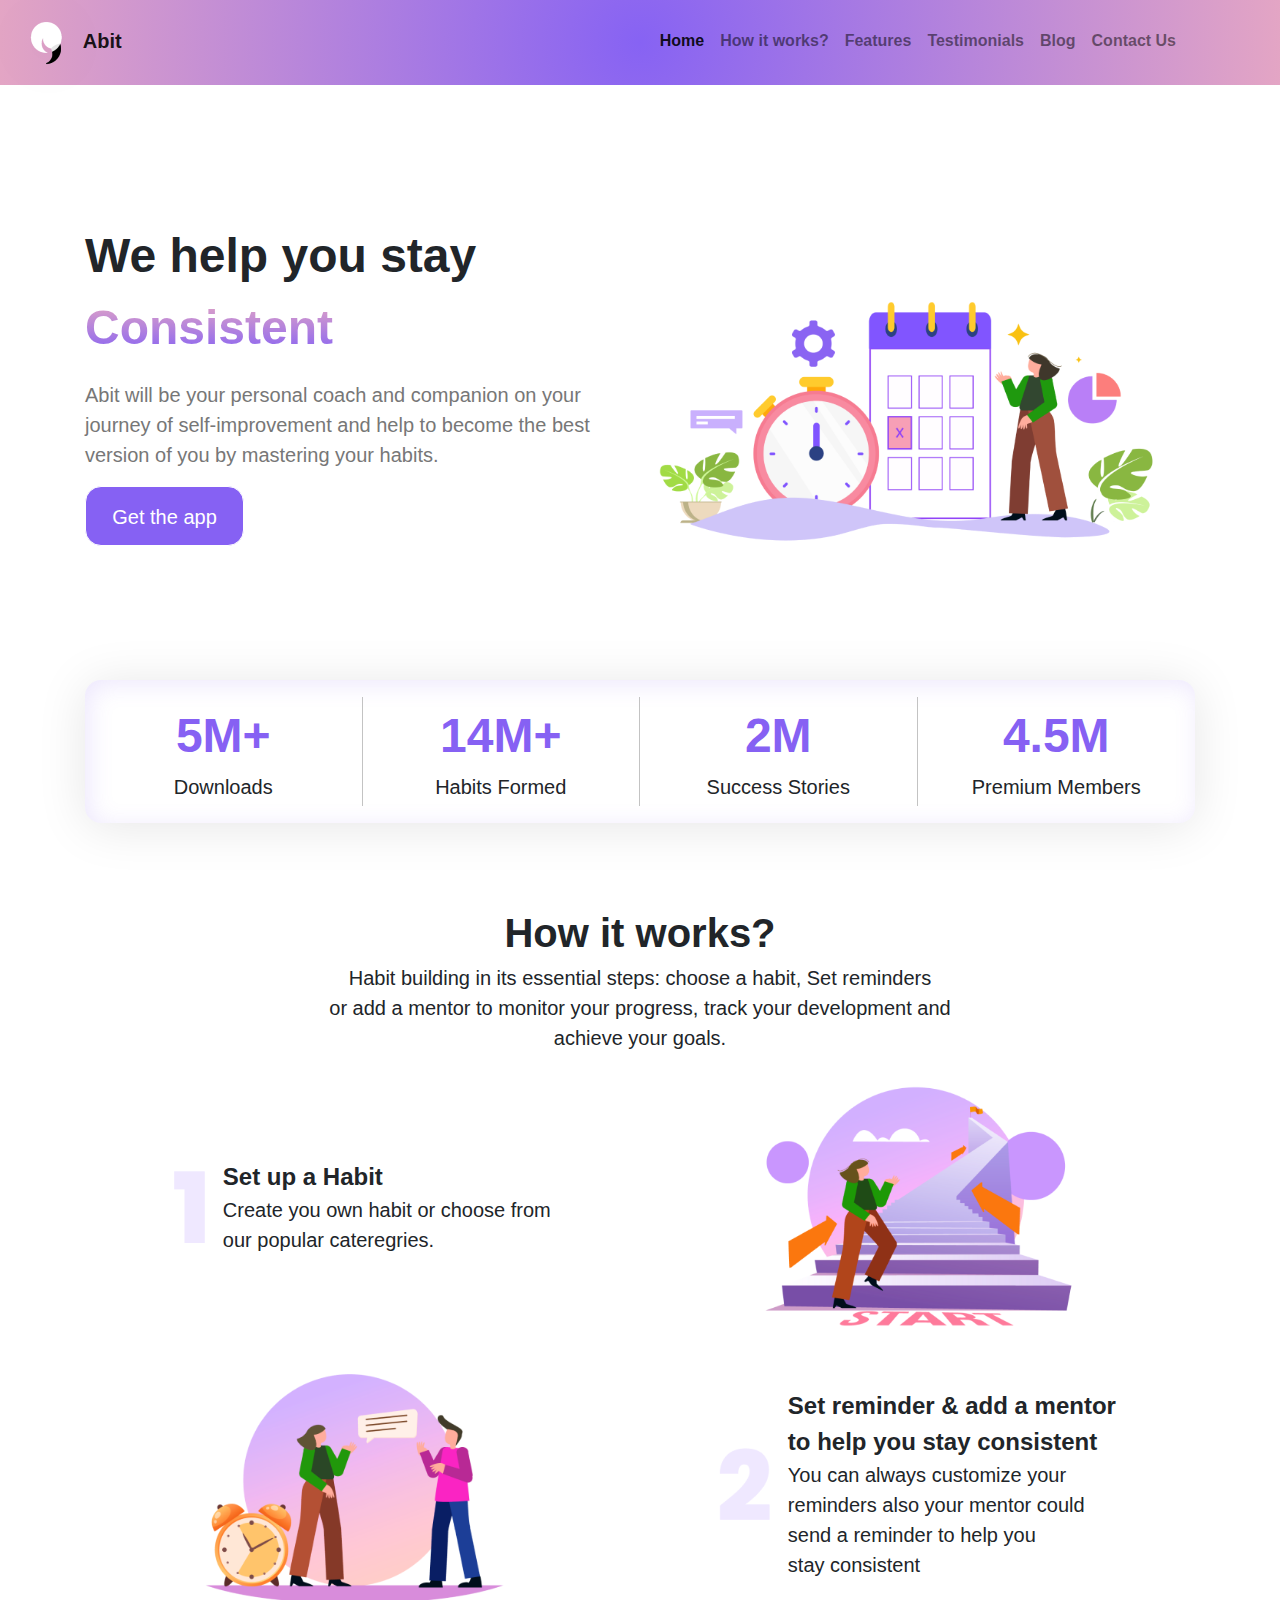
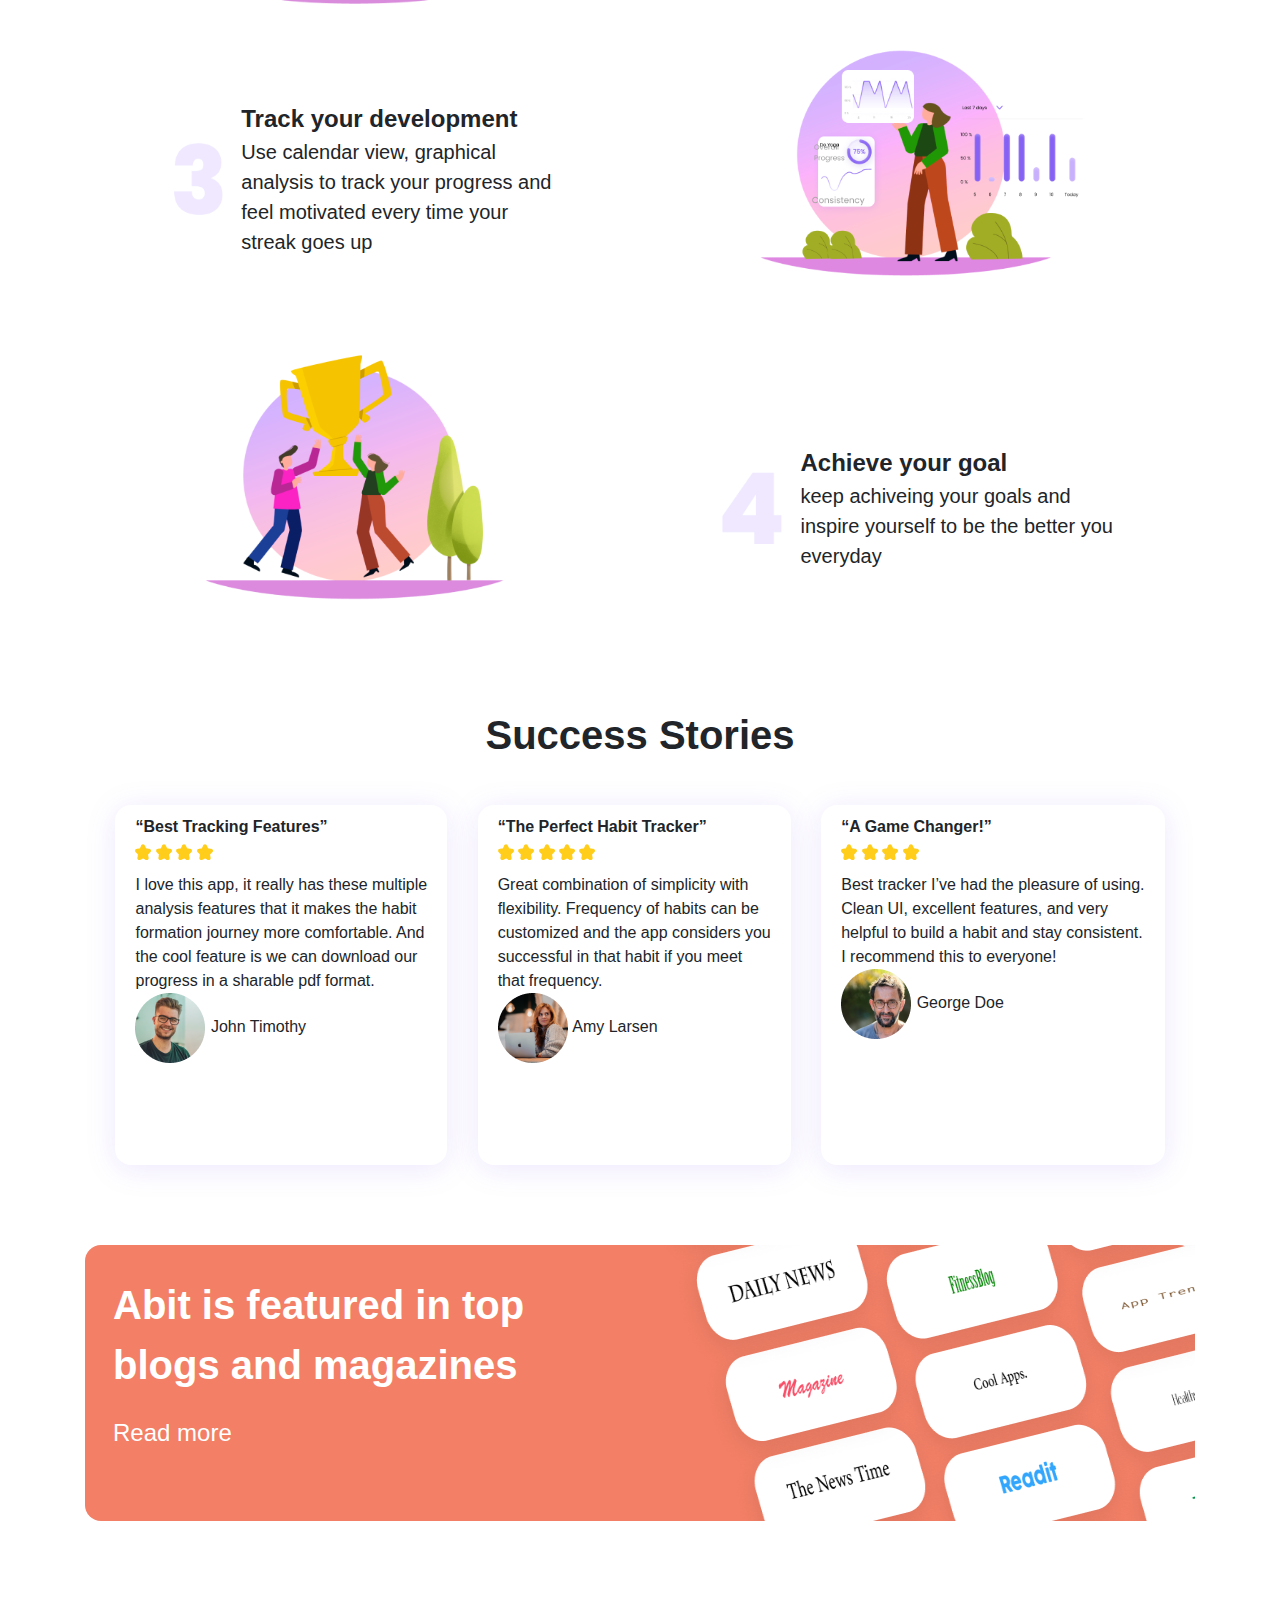
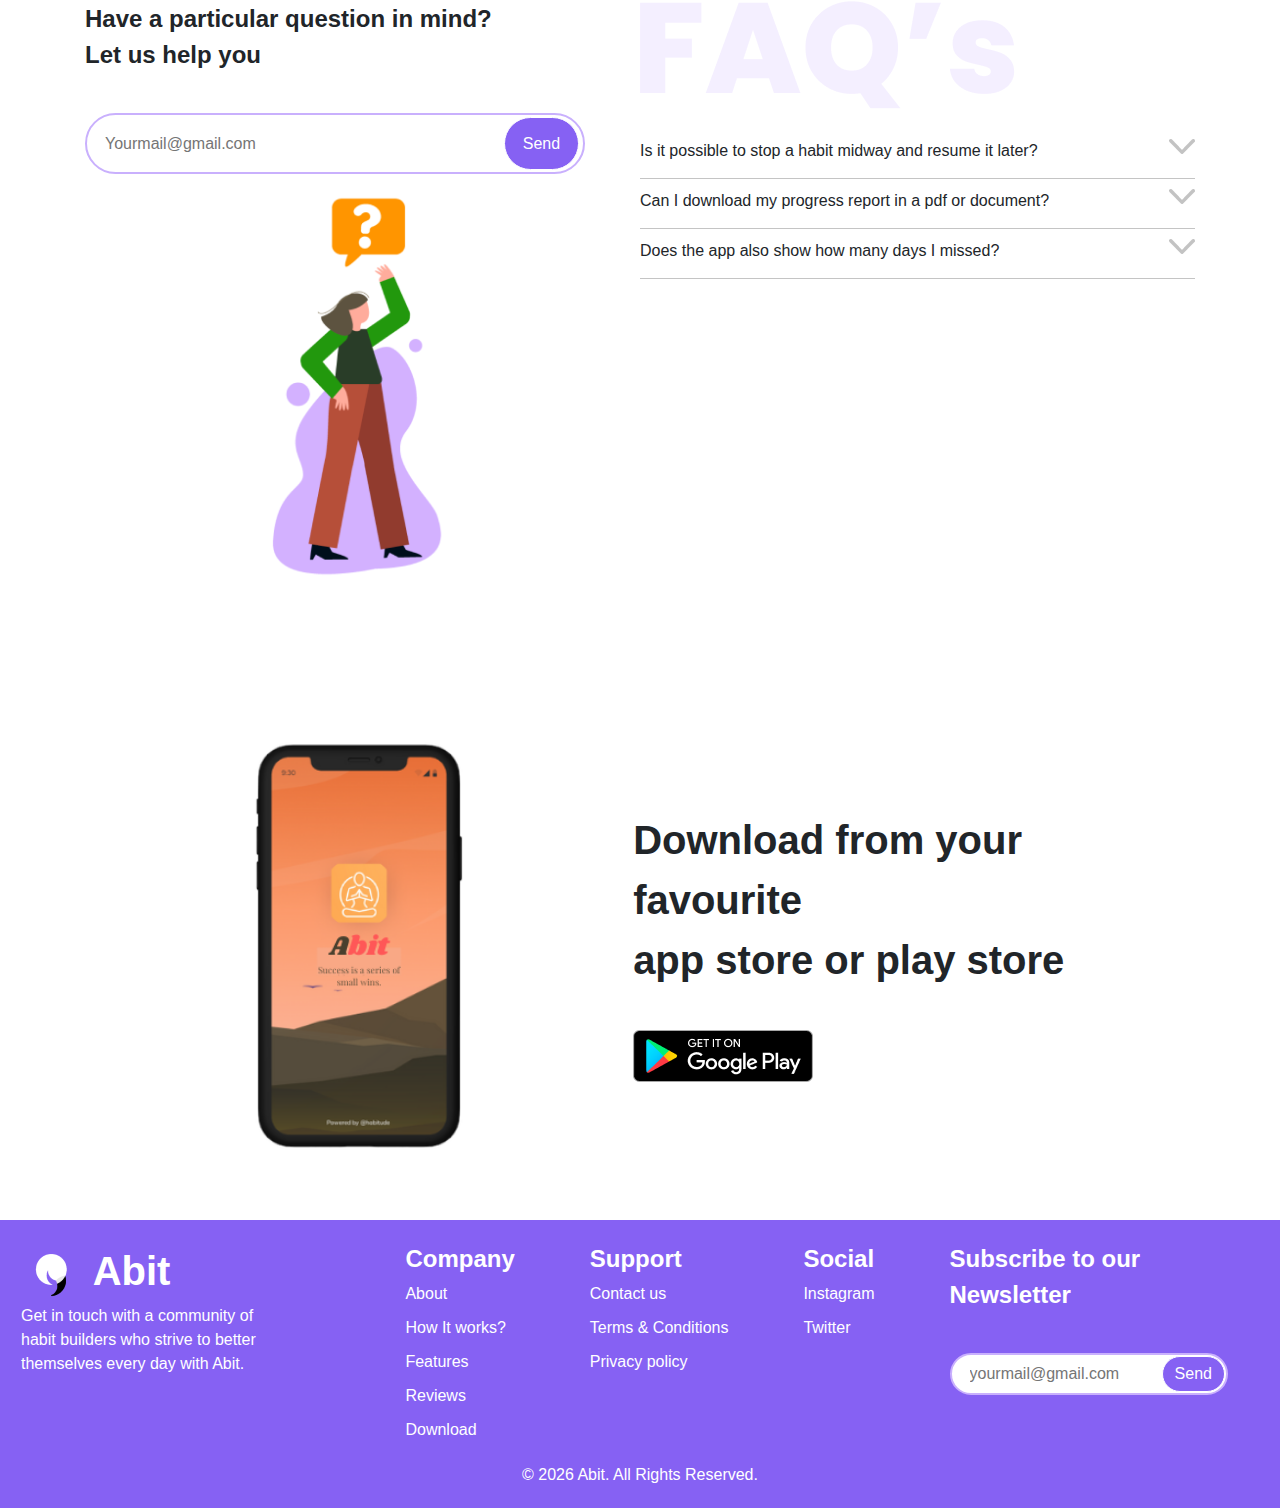
==== commit a6e4c63b: "Merge pull request #23 from stainley/dev" ====
--- a/index.html
+++ b/index.html
@@ -284,7 +284,7 @@
             </section>
 
             <section class="download-section">
-                <img src="assets/media/images/abit-app.png" alt="">
+                <img src="assets/media/images/Abit-2.png" alt="">
                 <div>
                     <span>
                         Download from your favourite <br>
@@ -348,7 +348,7 @@
             </div>
 
             <div id="copyright" class="footer-copyright" onload="copyright()"></div>
-            
+
         </footer>
     </body>
         <script type="application/javascript" src="assets/js/script.js"></script>
